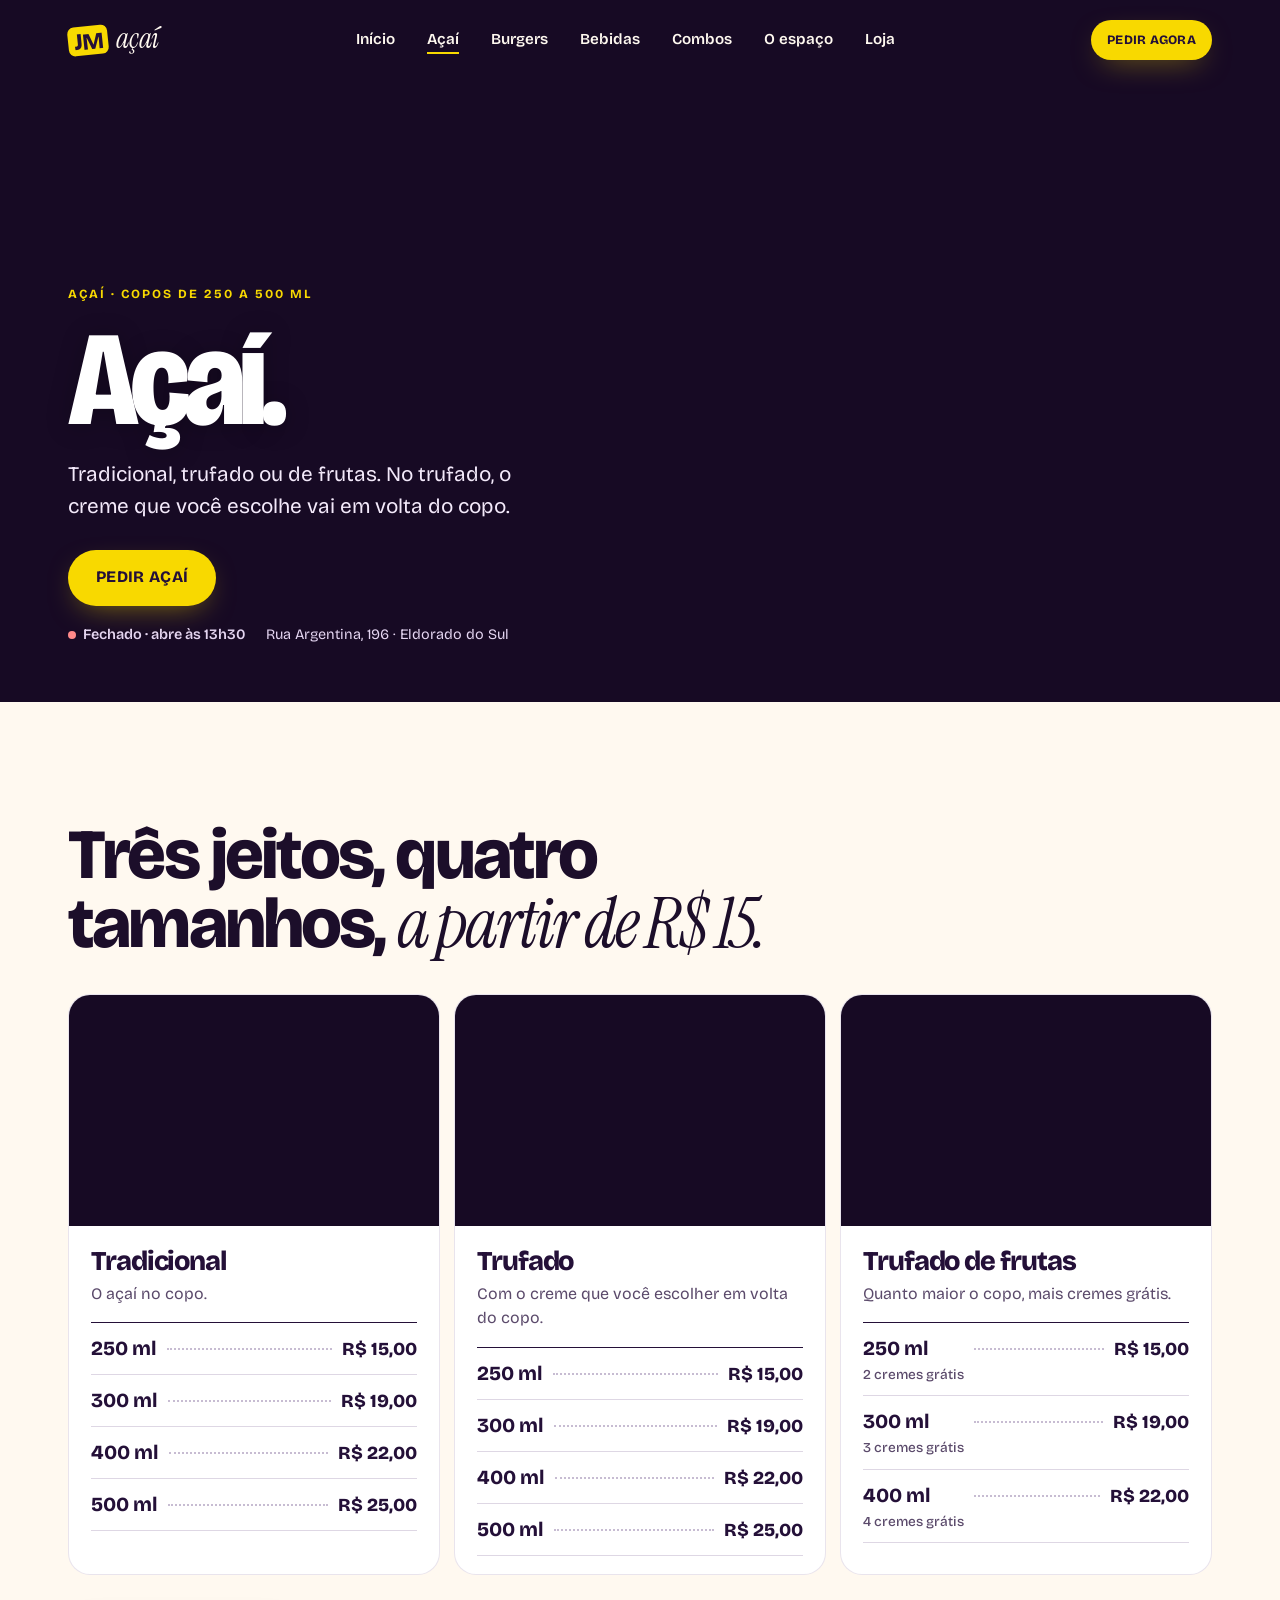
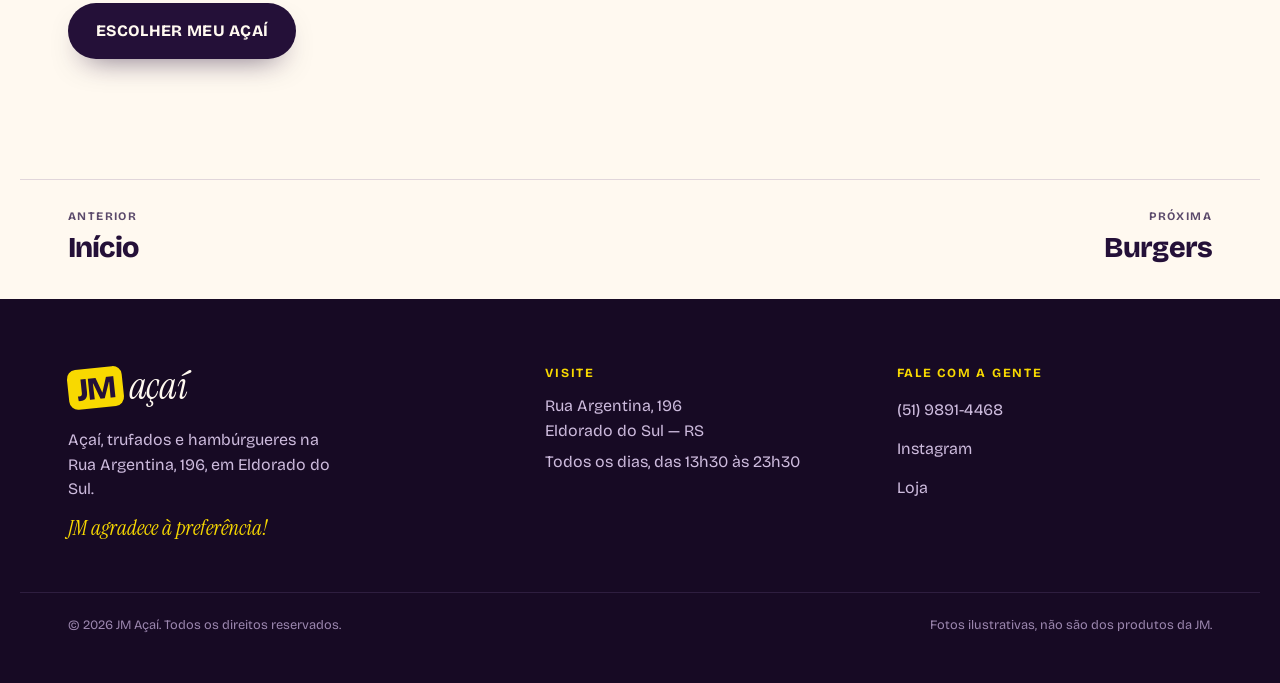
==== acai.html @ 5577f589 "Site em páginas separadas (Início, Açaí, Burgers, Bebidas, Combos, O espaço) - ferramentas/gerar_pag" ====
<!doctype html>
<html lang="pt-BR">
<head>
<meta charset="utf-8">
<meta name="viewport" content="width=device-width, initial-scale=1, viewport-fit=cover">
<title>Açaí | JM Açaí, Eldorado do Sul</title>
<meta name="description" content="Açaí tradicional, trufado e de frutas em copos de 250 a 500 ml, a partir de R$ 15. Rua Argentina, 196, Eldorado do Sul.">
<meta name="theme-color" content="#241038">
<link rel="icon" href="assets/favicon.svg" type="image/svg+xml">
<meta property="og:type" content="website">
<meta property="og:locale" content="pt_BR">
<meta property="og:site_name" content="JM Açaí">
<meta property="og:title" content="Açaí | JM Açaí, Eldorado do Sul">
<meta property="og:description" content="Açaí tradicional, trufado e de frutas em copos de 250 a 500 ml, a partir de R$ 15. Rua Argentina, 196, Eldorado do Sul.">
<meta property="og:image" content="assets/img/og.jpg">
<link rel="preconnect" href="https://fonts.googleapis.com">
<link rel="preconnect" href="https://fonts.gstatic.com" crossorigin>
<link rel="stylesheet" href="https://fonts.googleapis.com/css2?family=Bricolage+Grotesque:opsz,wght@12..96,400..800&family=Instrument+Serif:ital@0;1&display=swap">
<link rel="stylesheet" href="css/styles.css">
<link rel="stylesheet" href="css/paginas.css">
<script>document.documentElement.classList.add('js');setTimeout(function(){if(!window.JM_OK)document.documentElement.classList.remove('js')},2500)</script>
<script src="js/config.js" defer></script>
<script src="js/catalogo.js" defer></script>
<script src="js/main.js" defer></script>
</head>
<body class="pg">
<!-- Gerado por ferramentas/gerar_paginas.py. Edite o script, não este arquivo. -->
<svg width="0" height="0" style="position:absolute" aria-hidden="true"><symbol id="i-insta" viewBox="0 0 24 24"><rect x="3" y="3" width="18" height="18" rx="5" fill="none" stroke="currentColor" stroke-width="2"/><circle cx="12" cy="12" r="4" fill="none" stroke="currentColor" stroke-width="2"/><circle cx="17.4" cy="6.6" r="1.2" fill="currentColor"/></symbol></svg>
<a class="skip" href="#conteudo">Pular para o conteúdo</a>

<header class="header" data-header>
  <div class="header__inner">
    <a class="brand" href="index.html" aria-label="JM Açaí, página inicial"><span class="brand__jm">JM</span><span class="brand__acai">açaí</span></a>
    <nav class="nav" aria-label="Principal">
      <ul class="nav__list" id="menu" data-menu>
        <li><a href="index.html" class="nav__link">Início</a></li><li><a href="acai.html" class="nav__link" aria-current="page">Açaí</a></li><li><a href="burgers.html" class="nav__link">Burgers</a></li><li><a href="bebidas.html" class="nav__link">Bebidas</a></li><li><a href="combos.html" class="nav__link">Combos</a></li><li><a href="espaco.html" class="nav__link">O espaço</a></li><li><a href="loja.html" class="nav__link">Loja</a></li>
        <li class="nav__mobile-extra"><a class="btn btn--yellow btn--block" data-link="pedido" href="https://pedido.anota.ai/loja/jm-acai" target="_blank" rel="noopener">Fazer pedido<span class="sr"> (abre o cardápio oficial em nova aba)</span></a><p class="nav__note">Você vai para o cardápio oficial no Anota.ai.</p></li>
      </ul>
    </nav>
    <a class="btn btn--yellow btn--sm header__cta" data-link="pedido" href="https://pedido.anota.ai/loja/jm-acai" target="_blank" rel="noopener">Pedir agora<span class="sr"> (abre o cardápio oficial em nova aba)</span></a>
    <button class="burger-btn" type="button" aria-expanded="false" aria-controls="menu" data-menu-btn>
      <span class="sr" data-menu-label>Abrir menu</span><span class="burger-btn__bars" aria-hidden="true"><i></i><i></i></span>
    </button>
  </div>
</header>

<main id="conteudo">
<section class="pg-hero">
  <div class="ph " aria-hidden="true"></div>
  <div class="wrap pg-hero__inner">
    <p class="eyebrow">Açaí · copos de 250 a 500 ml</p>
    <h1>Açaí.</h1>
    <p class="pg-hero__sub">Tradicional, trufado ou de frutas. No trufado, o creme que você escolhe vai em volta do copo.</p>
    <div class="pg-hero__actions"><a class="btn btn--yellow btn--lg" data-link="pedido" href="https://pedido.anota.ai/loja/jm-acai" target="_blank" rel="noopener">Pedir açaí<span class="sr"> (abre o cardápio oficial em nova aba)</span></a></div>
    <p class="pg-hero__meta"><span class="status" data-status><span class="status__dot"></span><span data-status-text>Todos os dias, 13h30–23h30</span></span><span>Rua Argentina, 196 · Eldorado do Sul</span></p>
  </div>
</section>
<section class="blk">
  <div class="wrap">
    <h2>Três jeitos, quatro tamanhos, <em>a partir de R$ 15.</em></h2>
    <div class="tiers"><article class="tier"><div class="ph " aria-hidden="true"></div><div class="tier__body"><h3>Tradicional</h3><p>O açaí no copo.</p><ul class="plist "><li><span class="plist__name">250 ml</span><i></i><b data-price-opt="acai-copo|250 ml">R$ 15,00</b></li><li><span class="plist__name">300 ml</span><i></i><b data-price-opt="acai-copo|300 ml">R$ 19,00</b></li><li><span class="plist__name">400 ml</span><i></i><b data-price-opt="acai-copo|400 ml">R$ 22,00</b></li><li><span class="plist__name">500 ml</span><i></i><b data-price-opt="acai-copo|500 ml">R$ 25,00</b></li></ul></div></article><article class="tier"><div class="ph " aria-hidden="true"></div><div class="tier__body"><h3>Trufado</h3><p>Com o creme que você escolher em volta do copo.</p><ul class="plist "><li><span class="plist__name">250 ml</span><i></i><b data-price-opt="acai-trufado|250 ml">R$ 15,00</b></li><li><span class="plist__name">300 ml</span><i></i><b data-price-opt="acai-trufado|300 ml">R$ 19,00</b></li><li><span class="plist__name">400 ml</span><i></i><b data-price-opt="acai-trufado|400 ml">R$ 22,00</b></li><li><span class="plist__name">500 ml</span><i></i><b data-price-opt="acai-trufado|500 ml">R$ 25,00</b></li></ul></div></article><article class="tier"><div class="ph " aria-hidden="true"></div><div class="tier__body"><h3>Trufado de frutas</h3><p>Quanto maior o copo, mais cremes grátis.</p><ul class="plist "><li><span class="plist__name">250 ml <small>2 cremes grátis</small></span><i></i><b data-price-opt="trufado-frutas|250 ml · 2 cremes grátis">R$ 15,00</b></li><li><span class="plist__name">300 ml <small>3 cremes grátis</small></span><i></i><b data-price-opt="trufado-frutas|300 ml · 3 cremes grátis">R$ 19,00</b></li><li><span class="plist__name">400 ml <small>4 cremes grátis</small></span><i></i><b data-price-opt="trufado-frutas|400 ml · 4 cremes grátis">R$ 22,00</b></li></ul></div></article></div>
    <p style="margin-top:28px"><a class="btn btn--purple btn--lg" data-link="pedido" href="https://pedido.anota.ai/loja/jm-acai" target="_blank" rel="noopener">Escolher meu açaí<span class="sr"> (abre o cardápio oficial em nova aba)</span></a></p>
  </div>
</section>
<div class="wrap next"><a href="index.html"><small>Anterior</small>Início</a><a href="burgers.html" style="text-align:right"><small>Próxima</small>Burgers</a></div>
</main>

<footer class="footer">
  <div class="wrap footer__grid">
    <div class="footer__brand">
      <a class="brand brand--lg" href="index.html" aria-label="JM Açaí, página inicial"><span class="brand__jm">JM</span><span class="brand__acai">açaí</span></a>
      <p>Açaí, trufados e hambúrgueres na Rua Argentina, 196, em Eldorado do Sul.</p>
      <p class="footer__sign">JM agradece à preferência!</p>
    </div>
    <div class="footer__col">
      <h3>Visite</h3>
      <p><span data-jm="rua">Rua Argentina, 196</span><br><span data-jm="cidade">Eldorado do Sul — RS</span></p>
      <p data-jm="horario">Todos os dias, das 13h30 às 23h30</p>
    </div>
    <div class="footer__col">
      <h3>Fale com a gente</h3>
      <p><a data-link="tel" href="tel:+555198914468"><span data-jm="telefone">(51) 9891-4468</span></a></p>
      <p><a data-link="instagram" href="https://www.instagram.com/jmacaieldoradodosul/" target="_blank" rel="noopener">Instagram</a></p>
      <p><a href="loja.html">Loja</a></p>
    </div>
  </div>
  <div class="wrap footer__bottom">
    <p>© <span data-year>2026</span> JM Açaí. Todos os direitos reservados.</p>
    <p class="footer__credits">Fotos ilustrativas, não são dos produtos da JM.</p>
  </div>
</footer>

<div class="orderbar" data-orderbar>
  <span class="orderbar__info"><span class="status status--bar" data-status="curto"><span class="status__dot"></span><span data-status-text>13h30–23h30</span></span></span>
  <a class="btn btn--yellow orderbar__btn" data-link="pedido" href="https://pedido.anota.ai/loja/jm-acai" target="_blank" rel="noopener" tabindex="-1">Pedir agora<span class="sr"> (abre o cardápio oficial em nova aba)</span></a>
</div>
</body>
</html>
---- css/styles.css ----
/* ==========================================================
   JM Açaí — estilos
   Mobile first. Tokens no :root.
   ========================================================== */

:root {
  --roxo-900: #170A24;
  --roxo-800: #241038;
  --roxo-700: #48216B;
  --roxo-500: #7B3FB0;
  --lilas: #D7A8FF;
  --lilas-100: #F1E4FF;
  --amarelo: #F8D900;
  --amarelo-600: #E2C400;
  --branco: #FFFFFF;
  --creme: #FFF9F0;
  --tinta: #1C0E2A;
  --tinta-2: #5B4A6B;

  --f-display: "Bricolage Grotesque", system-ui, sans-serif;
  --f-serif: "Instrument Serif", Georgia, serif;

  --wrap: 1240px;
  --gutter: clamp(20px, 5vw, 48px);
  --header-h: 68px;
  --ease: cubic-bezier(.2, .7, .1, 1);
  --ease-spring: cubic-bezier(.34, 1.56, .64, 1);
}

*, *::before, *::after { box-sizing: border-box; }
html { -webkit-text-size-adjust: 100%; scroll-behavior: smooth; scroll-padding-top: var(--header-h); }
body {
  margin: 0;
  font-family: var(--f-display);
  font-size: 1rem;
  line-height: 1.55;
  color: var(--tinta);
  background: var(--creme);
  font-optical-sizing: auto;
  -webkit-font-smoothing: antialiased;
  overflow-x: clip;
}
img, svg { display: block; max-width: 100%; }
img { height: auto; }
a { color: inherit; }
h1, h2, h3, p, ul, ol, dl, dd, figure { margin: 0; }
ul, ol { padding: 0; list-style: none; }
button { font: inherit; color: inherit; }
em { font-style: normal; }

.sr {
  position: absolute !important; width: 1px; height: 1px; padding: 0; margin: -1px;
  overflow: hidden; clip: rect(0 0 0 0); white-space: nowrap; border: 0;
}
.skip {
  position: fixed; left: 12px; top: -60px; z-index: 100;
  background: var(--amarelo); color: var(--roxo-800); padding: 10px 16px;
  border-radius: 8px; font-weight: 700; text-decoration: none; transition: top .2s;
}
.skip:focus { top: 12px; }

:focus-visible { outline: 3px solid var(--amarelo); outline-offset: 3px; border-radius: 6px; }
.acai :focus-visible, .combos :focus-visible, .about :focus-visible { outline-color: var(--roxo-700); }

.wrap { width: 100%; max-width: var(--wrap); margin-inline: auto; padding-inline: var(--gutter); }
.ico { width: 1.1em; height: 1.1em; flex: none; }

/* ---------- Tipografia ---------- */
.eyebrow {
  display: inline-flex; align-items: center; gap: .6em;
  font-size: .78rem; font-weight: 700; letter-spacing: .16em; text-transform: uppercase;
}
.eyebrow--purple { color: var(--roxo-700); }
.eyebrow--yellow { color: var(--amarelo); }

.display {
  font-size: clamp(2.3rem, 7.4vw, 4.6rem);
  line-height: .98;
  letter-spacing: -.035em;
  font-weight: 800;
  font-variation-settings: "wdth" 90;
  color: var(--roxo-800);
  margin-top: 18px;
  text-wrap: balance;
}
.display em, .hero__title em, .final__title em {
  font-family: var(--f-serif);
  font-style: italic;
  font-weight: 400;
  letter-spacing: -.01em;
}
.display em { color: var(--roxo-700); }
.display--light { color: var(--creme); }
.display--light em { color: var(--amarelo); }

.lead { font-size: clamp(1.05rem, 2.2vw, 1.2rem); color: var(--tinta-2); margin-top: 20px; max-width: 34ch; }
.lead--light { color: #CDBBDD; }

/* ---------- Botões ---------- */
.btn {
  --bg: var(--amarelo); --fg: var(--roxo-800);
  position: relative; isolation: isolate; overflow: hidden;
  display: inline-flex; align-items: center; justify-content: center; gap: .55em;
  min-height: 48px; padding: 0 22px;
  background: var(--bg); color: var(--fg);
  border: 0; border-radius: 999px;
  font-weight: 750; font-size: .95rem; letter-spacing: .02em; text-transform: uppercase;
  text-decoration: none; cursor: pointer; white-space: nowrap;
  transition: transform .35s var(--ease-spring), box-shadow .35s var(--ease), background-color .25s;
  -webkit-tap-highlight-color: transparent;
}
.btn::before {
  content: ""; position: absolute; inset: 0; z-index: -1;
  background: var(--fill, #fff); transform: translateY(101%); border-radius: inherit;
  transition: transform .45s var(--ease);
}
.btn .ico { transition: transform .35s var(--ease); }
.btn:hover::before { transform: translateY(0); }
.btn:hover .ico { transform: translate(2px, -2px); }
.btn:active { transform: scale(.97); }
.btn--yellow { --bg: var(--amarelo); --fg: var(--roxo-800); --fill: #FFF06A; box-shadow: 0 10px 30px -12px rgba(248, 217, 0, .55); }
.btn--purple { --bg: var(--roxo-800); --fg: var(--creme); --fill: var(--roxo-700); box-shadow: 0 14px 30px -16px rgba(36, 16, 56, .7); }
.btn--sm { min-height: 40px; padding: 0 16px; font-size: .8rem; }
.btn--lg { min-height: 56px; padding: 0 28px; font-size: 1rem; }
.btn--xl { min-height: 64px; padding: 0 34px; font-size: 1.08rem; }
.btn--block { width: 100%; }

.link-arrow {
  display: inline-flex; align-items: center; gap: .45em; min-height: 44px;
  font-weight: 650; text-decoration: none; position: relative;
}
.link-arrow::after {
  content: ""; position: absolute; left: 0; right: 1.5em; bottom: 8px; height: 2px;
  background: currentColor; transform: scaleX(.3); transform-origin: left; opacity: .5;
  transition: transform .4s var(--ease), opacity .3s;
}
.link-arrow:hover::after { transform: scaleX(1); opacity: 1; }
.link-arrow--sm { font-size: .92rem; color: var(--roxo-700); margin-top: 4px; display: flex; width: max-content; }

/* ---------- Status aberto/fechado ---------- */
.status { display: inline-flex; align-items: center; gap: .5em; font-weight: 600; }
.status__dot { width: 8px; height: 8px; border-radius: 50%; background: var(--lilas); flex: none; }
.status.is-open .status__dot { background: #5BE38B; box-shadow: 0 0 0 0 rgba(91, 227, 139, .6); animation: ping 2s infinite; }
.status.is-closed .status__dot { background: #FF8A8A; }
.status--dark { display: flex; margin-top: 8px; font-size: .9rem; color: var(--roxo-700); }
@keyframes ping { 70% { box-shadow: 0 0 0 8px rgba(91, 227, 139, 0); } 100% { box-shadow: 0 0 0 0 rgba(91, 227, 139, 0); } }

/* ==========================================================
   HEADER
   ========================================================== */
.header {
  position: fixed; inset: 0 0 auto; z-index: 50; height: var(--header-h);
  color: var(--creme);
  transition: background-color .4s var(--ease), box-shadow .4s, transform .4s var(--ease);
}
/* o desfoque fica num pseudo-elemento: backdrop-filter no próprio header
   prenderia o menu mobile (position: fixed) dentro da altura do header */
.header::before {
  content: ""; position: absolute; inset: 0; z-index: -1; opacity: 0;
  background: rgba(36, 16, 56, .86);
  -webkit-backdrop-filter: saturate(140%) blur(14px); backdrop-filter: saturate(140%) blur(14px);
  box-shadow: 0 1px 0 rgba(215, 168, 255, .12);
  transition: opacity .4s var(--ease);
}
.header.is-solid::before { opacity: 1; }
body.menu-open .header::before { opacity: 0; }
.header__inner {
  height: 100%; max-width: var(--wrap); margin-inline: auto; padding-inline: var(--gutter);
  display: flex; align-items: center; gap: 16px;
}
.brand {
  display: inline-flex; align-items: baseline; gap: 2px; text-decoration: none; line-height: 1;
  margin-right: auto; position: relative; z-index: 2; padding-block: 8px;
}
.brand__jm {
  font-weight: 800; font-size: 1.45rem; letter-spacing: -.06em;
  background: var(--amarelo); color: var(--roxo-800);
  padding: .16em .26em .1em; border-radius: .28em; transform: rotate(-6deg); display: inline-block;
  transition: transform .5s var(--ease-spring);
}
.brand__acai { font-family: var(--f-serif); font-style: italic; font-size: 1.75rem; margin-left: 6px; letter-spacing: -.01em; }
.brand:hover .brand__jm { transform: rotate(4deg) scale(1.06); }
.brand--lg .brand__jm { font-size: 2rem; }
.brand--lg .brand__acai { font-size: 2.4rem; }

.nav__list {
  position: fixed; inset: 0; z-index: 1;
  display: flex; flex-direction: column; justify-content: center; gap: 4px;
  padding: calc(var(--header-h) + 20px) var(--gutter) 40px;
  background: var(--roxo-800);
  clip-path: circle(0 at calc(100% - 44px) 34px);
  transition: clip-path .7s var(--ease), visibility 0s .7s;
  visibility: hidden;
}
.nav__list.is-open { clip-path: circle(150% at calc(100% - 44px) 34px); visibility: visible; transition: clip-path .8s var(--ease); }
.nav__link {
  display: block; padding: 8px 0; text-decoration: none;
  font-size: clamp(2.2rem, 10vw, 3rem); font-weight: 800; letter-spacing: -.04em; line-height: 1.05;
  opacity: 0; transform: translateY(20px);
  transition: opacity .4s, transform .5s var(--ease), color .2s;
}
.nav__list.is-open .nav__link { opacity: 1; transform: none; }
.nav__list.is-open li:nth-child(2) .nav__link { transition-delay: .05s; }
.nav__list.is-open li:nth-child(3) .nav__link { transition-delay: .1s; }
.nav__list.is-open li:nth-child(4) .nav__link { transition-delay: .15s; }
.nav__list.is-open li:nth-child(5) .nav__link { transition-delay: .2s; }
.nav__link:hover, .nav__link.is-active { color: var(--amarelo); }
.nav__mobile-extra { margin-top: 28px; }
.nav__note { margin-top: 10px; font-size: .85rem; color: #BFA9D3; text-align: center; }

.header__cta { display: none; }

.burger-btn {
  position: relative; z-index: 2; width: 48px; height: 48px; border: 0; border-radius: 50%;
  background: rgba(255, 255, 255, .08); cursor: pointer; display: grid; place-items: center;
}
.burger-btn__bars { width: 20px; height: 12px; position: relative; }
.burger-btn__bars i {
  position: absolute; left: 0; width: 100%; height: 2px; background: currentColor; border-radius: 2px;
  transition: transform .45s var(--ease), top .45s var(--ease);
}
.burger-btn__bars i:first-child { top: 0; }
.burger-btn__bars i:last-child { top: 10px; }
.burger-btn[aria-expanded="true"] i:first-child { top: 5px; transform: rotate(45deg); }
.burger-btn[aria-expanded="true"] i:last-child { top: 5px; transform: rotate(-45deg); }

body.menu-open { overflow: hidden; }

/* ==========================================================
   HERO
   ========================================================== */
.hero {
  position: relative; background: var(--roxo-800); color: var(--creme);
  padding-top: calc(var(--header-h) + 4px);
  isolation: isolate; overflow-x: clip; z-index: 3;
}
.hero__glow {
  position: absolute; inset: 0; z-index: -1; overflow: hidden; pointer-events: none;
  background:
    radial-gradient(60% 50% at 80% 35%, rgba(123, 63, 176, .55), transparent 70%),
    radial-gradient(40% 40% at 10% 90%, rgba(72, 33, 107, .8), transparent 70%);
}
.hero__glow::after { /* grão sutil */
  content: ""; position: absolute; inset: 0; opacity: .08; mix-blend-mode: overlay;
  background-image: url("data:image/svg+xml,%3Csvg xmlns='http://www.w3.org/2000/svg' width='160' height='160'%3E%3Cfilter id='n'%3E%3CfeTurbulence type='fractalNoise' baseFrequency='.9' numOctaves='2' stitchTiles='stitch'/%3E%3C/filter%3E%3Crect width='100%25' height='100%25' filter='url(%23n)'/%3E%3C/svg%3E");
}
.hero__inner { display: grid; gap: 0; padding-bottom: 36px; }

.hero__eyebrow { color: var(--lilas); }
.dot { width: 8px; height: 8px; border-radius: 50%; background: var(--amarelo); }

.hero__title {
  margin-top: 14px;
  font-size: clamp(2.9rem, 13.6vw, 7.6rem);
  line-height: .9; letter-spacing: -.035em; font-weight: 800;
  font-variation-settings: "wdth" 85;
}
.hero__title .line { display: block; overflow: hidden; padding-bottom: .06em; margin-bottom: -.06em; }
.hero__title .line > span { display: inline-block; transform: translateY(105%); animation: lineUp 1s var(--ease) forwards; }
.hero__title .line:nth-child(2) > span { animation-delay: .1s; }
.hero__title .line:nth-child(3) > span { animation-delay: .2s; }
.hero__title em { color: var(--amarelo); font-size: 1.08em; padding-right: .05em; }
@keyframes lineUp { to { transform: none; } }

.hero__sub { margin-top: 18px; font-size: clamp(1.05rem, 2.6vw, 1.25rem); color: #D9C8E8; max-width: 30ch; }
.hero__actions { margin-top: 24px; display: flex; flex-wrap: wrap; align-items: center; gap: 12px 24px; }
.hero__actions .btn { width: 100%; }
.hero__actions .link-arrow { color: var(--lilas); }
.hero__meta { margin-top: 18px; display: flex; flex-wrap: wrap; gap: 10px 22px; font-size: .9rem; color: #CDBBDD; }
.hero__meta li { display: inline-flex; align-items: center; gap: .5em; }

[data-anim="rise"] { opacity: 0; transform: translateY(18px); animation: rise .9s var(--ease) forwards; animation-delay: var(--d, .3s); }
@keyframes rise { to { opacity: 1; transform: none; } }

/* visual */
.hero__visual {
  position: relative; width: min(74vw, 360px); aspect-ratio: 1; margin: 0 auto 26px; justify-self: center;
  order: -1;
}
.hero__bowl, .hero__burger, .berry, .leaf { will-change: transform; }
.hero__bowl {
  position: absolute; inset: 15%;
  animation: popIn 1.2s var(--ease-spring) .25s both;
}
.hero__bowl img { width: 100%; animation: spin 80s linear infinite; }
.hero__burger {
  position: absolute; width: 50%; right: -4%; bottom: 0;
  filter: drop-shadow(0 24px 30px rgba(10, 2, 18, .55));
  animation: popIn 1.1s var(--ease-spring) .55s both;
}
.hero__burger img { animation: bob 6s ease-in-out infinite; }
.hero__ring { position: absolute; inset: 0; animation: spin 40s linear infinite reverse; }
.hero__ring svg { width: 100%; height: 100%; overflow: visible; }
.hero__ring text { font-family: var(--f-display); font-size: 9.6px; font-weight: 700; letter-spacing: .2em; fill: var(--lilas); }
.hero__tag {
  position: absolute; left: 0; bottom: -5%; font-size: .64rem; letter-spacing: .08em; text-transform: uppercase;
  color: rgba(215, 168, 255, .6);
}

.berry {
  position: absolute; border-radius: 50%;
  background: radial-gradient(circle at 34% 30%, #9C7AD6 0 8%, #4A2A85 30%, #1B0C36 75%);
  box-shadow: inset -3px -4px 8px rgba(0, 0, 0, .35);
}
.berry::after { content: ""; position: absolute; width: 22%; height: 22%; left: 24%; top: 20%; border-radius: 50%; background: rgba(255, 255, 255, .5); }
.b1 { width: 7%; aspect-ratio: 1; top: 6%; left: 8%; animation: float 7s ease-in-out infinite; }
.b2 { width: 5%; aspect-ratio: 1; top: 18%; right: 2%; animation: float 9s ease-in-out -2s infinite; }
.b3 { width: 4%; aspect-ratio: 1; bottom: 22%; left: 2%; animation: float 8s ease-in-out -4s infinite; }
.leaf {
  position: absolute; width: 9%; aspect-ratio: 1 / 2; border-radius: 0 100% 0 100%;
  background: linear-gradient(135deg, #59B455, #2E7A33);
}
.l1 { top: 2%; right: 24%; transform: rotate(30deg); animation: float 10s ease-in-out -3s infinite; }
.l2 { bottom: 30%; left: -2%; width: 6%; transform: rotate(-40deg); animation: float 8s ease-in-out -1s infinite; }

@keyframes spin { to { rotate: 360deg; } }
@keyframes bob { 50% { translate: 0 -10px; rotate: -2deg; } }
@keyframes float { 50% { translate: 0 -14px; } }
@keyframes popIn { from { opacity: 0; scale: .6; } to { opacity: 1; scale: 1; } }

.drip { position: absolute; left: 0; right: 0; top: calc(100% - 1px); width: 100%; height: 60px; z-index: 3; pointer-events: none; }

/* ==========================================================
   FAIXA
   ========================================================== */
.marquee {
  background: var(--amarelo); color: var(--roxo-800); overflow: hidden;
  padding: 54px 0 22px; position: relative; z-index: 2;
}
.marquee__track { display: flex; align-items: center; gap: 28px; width: max-content; animation: marquee 30s linear infinite; }
.marquee span { font-weight: 800; font-size: clamp(1.4rem, 4vw, 2.2rem); letter-spacing: -.03em; text-transform: uppercase; white-space: nowrap; }
.marquee i { width: 14px; height: 14px; border-radius: 50%; background: var(--roxo-800); flex: none; }
.marquee i:nth-of-type(even) { background: transparent; border: 3px solid var(--roxo-800); }
@keyframes marquee { to { transform: translateX(calc(-50% - 14px)); } }

/* ==========================================================
   AÇAÍ
   ========================================================== */
.acai { padding: clamp(72px, 12vw, 140px) 0; position: relative; overflow: hidden; }
.acai::before {
  content: ""; position: absolute; width: 70vmax; aspect-ratio: 1; border-radius: 50%;
  right: -30vmax; top: 10%; background: radial-gradient(circle, var(--lilas-100), transparent 65%); z-index: -1;
}
.acai__grid { display: grid; gap: 44px; }
.acai__figure { position: relative; }
.acai__plate { position: relative; width: min(100%, 520px); margin-inline: auto; }
.acai__plate img { width: 100%; filter: drop-shadow(0 40px 50px rgba(36, 16, 56, .28)); }
.acai__figure figcaption { margin-top: 18px; font-size: .78rem; color: var(--tinta-2); text-align: center; }

.pin {
  position: absolute; display: flex; align-items: center; gap: 8px;
  font-size: .8rem; font-weight: 700; letter-spacing: .04em; text-transform: uppercase; color: var(--roxo-800);
  opacity: 0; transform: translateY(8px); transition: opacity .6s var(--ease), transform .6s var(--ease);
}
.pin b { background: var(--branco); padding: 6px 12px; border-radius: 99px; box-shadow: 0 8px 20px -8px rgba(36, 16, 56, .35); font-weight: 700; }
.pin::before { content: ""; width: 10px; height: 10px; border-radius: 50%; background: var(--amarelo); border: 2px solid var(--roxo-800); flex: none; }
.p1 { left: 4%; top: 22%; }
.p2 { right: 0; top: 30%; flex-direction: row-reverse; }
.p3 { left: 22%; bottom: 6%; }
.p4 { left: 38%; top: 40%; }
.is-in .pin { opacity: 1; transform: none; }
.is-in .p2 { transition-delay: .15s; } .is-in .p3 { transition-delay: .3s; } .is-in .p4 { transition-delay: .45s; }

.steps { display: grid; gap: 0; counter-reset: s; border-top: 1px solid rgba(72, 33, 107, .18); }
.step { position: relative; padding: 22px 0 22px 64px; border-bottom: 1px solid rgba(72, 33, 107, .18); }
.step__n {
  position: absolute; left: 0; top: 20px; width: 44px; height: 44px; border-radius: 50%;
  display: grid; place-items: center; font-weight: 800; font-size: 1.1rem;
  background: var(--roxo-800); color: var(--amarelo);
  transition: transform .5s var(--ease-spring), background-color .3s;
}
.step:hover .step__n { transform: rotate(-12deg) scale(1.08); background: var(--roxo-700); }
.step h3 { font-size: 1.2rem; letter-spacing: -.02em; font-weight: 750; color: var(--roxo-800); }
.step p { margin-top: 4px; color: var(--tinta-2); }
.acai__cta { display: flex; flex-wrap: wrap; align-items: center; gap: 12px 18px; }
.acai__cta .btn { width: 100%; }
.hint { font-size: .85rem; color: var(--tinta-2); }

/* ==========================================================
   BURGERS
   ========================================================== */
.burgers {
  position: relative; overflow: hidden; color: var(--creme);
  background: radial-gradient(70% 60% at 75% 45%, #3A1A52 0%, var(--roxo-900) 70%);
  padding: clamp(80px, 12vw, 150px) 0;
}
.burgers__bigword {
  position: absolute; top: 74%; left: 0; white-space: nowrap; pointer-events: none;
  font-size: clamp(8rem, 30vw, 22rem); font-weight: 800; letter-spacing: -.06em; line-height: 1;
  font-variation-settings: "wdth" 75;
  color: transparent; -webkit-text-stroke: 1.5px rgba(215, 168, 255, .08);
  transform: translate3d(var(--bx, 0px), -50%, 0);
}
.burgers__grid { position: relative; display: grid; gap: 40px; }
.burgers__figure { position: relative; display: grid; place-items: center; order: -1; }
.burgers__figure img {
  position: relative; width: min(92%, 560px);
  filter: drop-shadow(0 40px 40px rgba(0, 0, 0, .5));
  transform: rotate(var(--br, -6deg)) scale(var(--bs, .94));
  transition: transform .1s linear;
}
.burgers__halo {
  position: absolute; width: 78%; aspect-ratio: 1; border-radius: 50%;
  background: radial-gradient(circle, rgba(248, 217, 0, .28), rgba(248, 217, 0, 0) 65%);
  animation: breathe 6s ease-in-out infinite;
}
@keyframes breathe { 50% { scale: 1.08; opacity: .8; } }
.burgers__figure figcaption { position: absolute; right: 0; bottom: -6px; font-size: .68rem; letter-spacing: .08em; text-transform: uppercase; color: rgba(215, 168, 255, .55); }

.anatomy { margin-top: 32px; border-top: 1px solid rgba(215, 168, 255, .16); }
.anatomy li {
  display: grid; grid-template-columns: 36px 1fr; align-items: baseline; column-gap: 12px;
  padding: 16px 0; border-bottom: 1px solid rgba(215, 168, 255, .16);
  transition: padding-left .4s var(--ease);
}
.anatomy li:hover { padding-left: 8px; }
.anatomy span { font-size: .8rem; font-weight: 700; color: var(--amarelo); }
.anatomy strong { font-size: 1.5rem; font-weight: 750; letter-spacing: -.03em; }
.anatomy em { grid-column: 2; font-family: var(--f-serif); font-style: italic; font-size: 1.15rem; color: #BFA9D3; }
.burgers__cta { margin-top: 32px; }
.burgers__cta .btn { width: 100%; }

/* ==========================================================
   COMBINAÇÕES
   ========================================================== */
.combos { background: var(--lilas-100); padding: clamp(80px, 12vw, 140px) 0; position: relative; }
.combos__head { max-width: 680px; }
.picker { margin-top: 40px; }
.picker__tabs {
  display: flex; flex-wrap: wrap; gap: 8px; padding: 4px 0;
}
.picker__tabs::-webkit-scrollbar { display: none; }
.tab {
  flex: none;
  min-height: 48px; padding: 0 18px; border-radius: 999px; cursor: pointer;
  border: 2px solid var(--roxo-800); background: transparent; color: var(--roxo-800);
  font-weight: 700; font-size: .95rem;
  transition: background-color .3s, color .3s, transform .3s var(--ease-spring);
}
.tab:hover { transform: translateY(-2px); }
.tab[aria-selected="true"] { background: var(--roxo-800); color: var(--amarelo); }

.picker__stage { position: relative; margin-top: 22px; }
.panel {
  display: grid; gap: 0; border-radius: 28px; overflow: hidden;
  background: var(--roxo-800); color: var(--creme);
}
.panel[hidden] { display: none; }
.panel__media {
  position: relative; display: grid; place-items: center; aspect-ratio: 4 / 3;
  background: radial-gradient(circle at 50% 55%, var(--roxo-500), var(--roxo-700) 45%, var(--roxo-800) 80%);
  overflow: hidden;
}
.panel__media img { width: 72%; max-height: 86%; object-fit: contain; filter: drop-shadow(0 26px 30px rgba(0, 0, 0, .45)); }
.panel__media--dupla img:first-child { position: absolute; width: 56%; left: 6%; top: 10%; }
.panel__media--dupla img:last-child { position: absolute; width: 56%; right: 4%; bottom: 8%; }
.panel__body { padding: 28px 24px 30px; display: flex; flex-direction: column; gap: 14px; }
.panel__body h3 { font-size: clamp(1.8rem, 5vw, 2.8rem); line-height: 1; letter-spacing: -.04em; font-weight: 800; }
.panel__body p { color: #D9C8E8; font-size: 1.05rem; max-width: 36ch; }
.panel__price { font-size: 1.6rem; font-weight: 800; color: var(--amarelo); }
.panel__body .btn { margin-top: 10px; align-self: stretch; }
.panel__body small { font-size: .8rem; color: #A893BC; }

.panel.is-entering .panel__media img { animation: panelImg .8s var(--ease-spring) both; }
.panel.is-entering .panel__media img:last-child { animation-delay: .08s; }
.panel.is-entering .panel__body > * { animation: rise .6s var(--ease) both; }
.panel.is-entering .panel__body > *:nth-child(2) { animation-delay: .06s; }
.panel.is-entering .panel__body > *:nth-child(3) { animation-delay: .12s; }
.panel.is-entering .panel__body > *:nth-child(4) { animation-delay: .18s; }
@keyframes panelImg { from { opacity: 0; transform: translateY(30px) rotate(-8deg) scale(.85); } }

/* ==========================================================
   A JM
   ========================================================== */
.about { padding: clamp(80px, 12vw, 150px) 0 clamp(60px, 10vw, 120px); background: var(--creme); }
.statement {
  margin-top: 20px; max-width: 19ch;
  font-size: clamp(2rem, 6.4vw, 4.2rem); line-height: 1.02; letter-spacing: -.04em; font-weight: 800;
  color: var(--roxo-800); text-wrap: balance;
}
.hl { position: relative; white-space: nowrap; }
.hl::after {
  content: ""; position: absolute; left: -2%; right: -2%; bottom: .06em; height: .32em; z-index: -1;
  background: var(--amarelo); transform: scaleX(0); transform-origin: left; transition: transform 1s var(--ease) .3s;
}
.statement.is-in .hl::after { transform: scaleX(1); }
.statement { position: relative; z-index: 0; }

.about__grid { margin-top: 48px; display: grid; gap: 36px; }
.info__row { display: grid; gap: 6px; padding: 20px 0; border-top: 1px solid rgba(72, 33, 107, .16); }
.info__row:last-child { border-bottom: 1px solid rgba(72, 33, 107, .16); }
.info dt { display: flex; align-items: center; gap: 8px; font-size: .78rem; font-weight: 700; letter-spacing: .14em; text-transform: uppercase; color: var(--roxo-700); }
.info dd { font-size: 1.15rem; font-weight: 550; color: var(--tinta); }
.tel { font-size: 1.5rem; font-weight: 750; letter-spacing: -.02em; text-decoration: none; color: var(--roxo-800); display: inline-flex; min-height: 44px; align-items: center; }
.tel:hover { color: var(--roxo-500); }

.about__side { display: grid; gap: 16px; }
.map {
  position: relative; border-radius: 24px; overflow: hidden; aspect-ratio: 4 / 3;
  background:
    radial-gradient(circle at 50% 50%, var(--amarelo) 0 7px, var(--roxo-800) 8px 11px, transparent 12px),
    linear-gradient(115deg, transparent 47%, #fff 47% 50%, transparent 50%),
    linear-gradient(25deg, transparent 58%, #fff 58% 60%, transparent 60%),
    repeating-linear-gradient(0deg, transparent 0 46px, rgba(255,255,255,.7) 46px 48px),
    repeating-linear-gradient(90deg, transparent 0 62px, rgba(255,255,255,.7) 62px 64px),
    linear-gradient(135deg, var(--lilas-100), #E3CCF8);
}
.map iframe { position: absolute; inset: 0; width: 100%; height: 100%; border: 0; filter: saturate(.6) hue-rotate(-10deg) contrast(1.02); }
.map__cover {
  position: absolute; left: 14px; bottom: 14px; display: inline-flex; align-items: center; gap: 10px;
  min-height: 48px; padding: 0 20px; border-radius: 999px;
  background: var(--roxo-800); color: var(--creme); font-weight: 700; text-decoration: none;
  box-shadow: 0 14px 30px -12px rgba(36, 16, 56, .7);
  transition: transform .35s var(--ease-spring);
}
.map__cover > span:last-child { display: inline-flex; align-items: center; gap: 6px; }
.map__cover:hover { transform: translateY(-3px); }
.map__pin { width: 36px; height: 36px; border-radius: 50%; display: grid; place-items: center; background: var(--amarelo); color: var(--roxo-800); }

.insta {
  display: flex; align-items: center; gap: 16px; padding: 20px 22px; border-radius: 24px;
  background: var(--roxo-800); color: var(--creme); text-decoration: none; position: relative; overflow: hidden;
  transition: transform .4s var(--ease-spring);
}
.insta::before {
  content: ""; position: absolute; inset: 0; z-index: 0;
  background: linear-gradient(110deg, var(--roxo-700), var(--roxo-500) 60%, #B05BC9);
  opacity: 0; transition: opacity .4s;
}
.insta > * { position: relative; }
.insta:hover { transform: translateY(-3px); }
.insta:hover::before { opacity: 1; }
.insta__ico { width: 40px; height: 40px; color: var(--amarelo); flex: none; }
.insta__txt { display: grid; min-width: 0; }
.insta__txt small { font-size: .78rem; color: #CDBBDD; }
.insta__txt strong { font-size: clamp(1rem, 4.2vw, 1.2rem); overflow-wrap: anywhere; }



/* ==========================================================
   CTA FINAL
   ========================================================== */
.final {
  position: relative; overflow: hidden; text-align: center; color: var(--creme);
  background: var(--roxo-700);
  padding: clamp(90px, 14vw, 170px) 0;
  isolation: isolate;
}
.final::before, .final::after {
  content: ""; position: absolute; border-radius: 50%; z-index: -1;
  background: radial-gradient(circle at 35% 30%, #9C7AD6, var(--roxo-800) 70%);
}
.final::before { width: 46vmin; aspect-ratio: 1; left: -12vmin; top: -10vmin; animation: float 12s ease-in-out infinite; }
.final::after { width: 30vmin; aspect-ratio: 1; right: -6vmin; bottom: -8vmin; animation: float 10s ease-in-out -3s infinite; }
.final__inner { display: grid; justify-items: center; gap: 18px; }
.final__title { font-size: clamp(3rem, 13vw, 8rem); line-height: .9; letter-spacing: -.05em; font-weight: 800; font-variation-settings: "wdth" 85; }
.final__title em { color: var(--amarelo); }
.final__text { font-size: clamp(1.05rem, 2.4vw, 1.25rem); color: #E4D5F1; max-width: 32ch; }
.final__note { margin-top: 14px; font-size: .82rem; color: #CDBBDD; }

/* ==========================================================
   FOOTER
   ========================================================== */
.footer { background: var(--roxo-900); color: #CDBBDD; padding: 64px 0 calc(110px + env(safe-area-inset-bottom)); }
.footer__grid { display: grid; gap: 36px; }
.footer__brand .brand { color: var(--creme); }
.footer__brand p { margin-top: 16px; max-width: 28ch; }
.footer__col h3 { font-size: .78rem; font-weight: 700; letter-spacing: .14em; text-transform: uppercase; color: var(--amarelo); margin-bottom: 12px; }
.footer__col p + p { margin-top: 6px; }
.footer a { text-decoration: none; display: inline-block; padding: 4px 0; transition: color .2s; }
.footer a:hover { color: var(--amarelo); }
.footer__bottom { margin-top: 48px; padding-top: 22px; border-top: 1px solid rgba(215, 168, 255, .12); display: grid; gap: 6px; font-size: .8rem; color: #9B86AE; }

/* ==========================================================
   BARRA DE PEDIDO (MOBILE)
   ========================================================== */
.orderbar {
  position: fixed; z-index: 40; left: 12px; right: 12px; bottom: calc(12px + env(safe-area-inset-bottom));
  display: flex; align-items: center; justify-content: space-between; gap: 12px;
  padding: 8px 8px 8px 18px; border-radius: 999px;
  background: rgba(23, 10, 36, .92); color: var(--creme);
  -webkit-backdrop-filter: blur(12px); backdrop-filter: blur(12px);
  box-shadow: 0 18px 40px -14px rgba(10, 2, 18, .7);
  transform: translateY(140%); transition: transform .5s var(--ease);
}
.orderbar.is-visible { transform: none; }
.orderbar__info { font-size: .82rem; min-width: 0; overflow: hidden; }
.status--bar { white-space: nowrap; max-width: 100%; }
.status--bar [data-status-text] { overflow: hidden; text-overflow: ellipsis; }
.orderbar__btn { min-height: 48px; padding: 0 20px; font-size: .88rem; white-space: nowrap; flex: none; }

/* ==========================================================
   REVEAL
   ========================================================== */
.js [data-reveal] { opacity: 0; transform: translateY(28px); transition: opacity .9s var(--ease), transform .9s var(--ease); transition-delay: var(--d, 0s); }
.js [data-reveal].is-in { opacity: 1; transform: none; }

/* ==========================================================
   BREAKPOINTS
   ========================================================== */
@media (min-width: 560px) {
  .hero__actions .btn, .acai__cta .btn, .burgers__cta .btn { width: auto; }
  .panel__body .btn { align-self: flex-start; }
  .footer__grid { grid-template-columns: 1fr 1fr; }
  .footer__brand { grid-column: 1 / -1; }
}

@media (min-width: 768px) {
  .panel { grid-template-columns: 1.1fr 1fr; min-height: 440px; }
  .panel__media { aspect-ratio: auto; }
  .panel__body { padding: 48px 44px; justify-content: center; }
  .orderbar { left: auto; right: 24px; width: 360px; }
}

@media (min-width: 1000px) {
  :root { --header-h: 80px; }
  .burger-btn, .nav__mobile-extra { display: none; }
  .brand { margin-right: 0; }
  .nav { margin-inline: auto; }
  .nav__list {
    position: static; flex-direction: row; gap: 4px; padding: 0; background: none;
    clip-path: none; visibility: visible; transition: none;
  }
  .nav__link {
    opacity: 1; transform: none; font-size: .95rem; font-weight: 600; letter-spacing: 0;
    padding: 10px 14px; border-radius: 999px; position: relative;
  }
  .nav__link::after {
    content: ""; position: absolute; left: 14px; right: 14px; bottom: 4px; height: 2px; background: var(--amarelo);
    transform: scaleX(0); transform-origin: left; transition: transform .4s var(--ease);
  }
  .nav__link:hover::after, .nav__link.is-active::after { transform: scaleX(1); }
  .nav__link:hover, .nav__link.is-active { color: var(--creme); }
  .header__cta { display: inline-flex; }

  .hero { min-height: 100svh; display: flex; flex-direction: column; justify-content: center; padding-top: var(--header-h); }
  .hero__inner { grid-template-columns: 1.05fr 1fr; align-items: center; gap: 40px; padding-block: 40px 80px; }
  .hero__visual { width: 100%; max-width: 600px; margin: 0; order: 0; }
  .hero__title { font-size: clamp(4.6rem, 8.4vw, 8rem); }
  .drip { height: 90px; }
  .marquee { padding: 78px 0 26px; }

  .about__grid { grid-template-columns: 1fr 1fr; gap: 56px; align-items: start; }

  .acai__grid {
    grid-template-columns: 1fr 1fr; column-gap: 72px; row-gap: 40px;
    grid-template-areas: "head figure" "sizes sizes" "cta cta";
    align-items: center;
  }
  .acai__head { grid-area: head; }
  .acai__figure { grid-area: figure; align-self: center; }
  .sizes { grid-area: sizes; }
  .acai__cta { grid-area: cta; }

  .burgers__grid { grid-template-columns: 1.1fr 1fr; align-items: center; gap: 56px; }
  .burgers__figure { order: 0; }

  .footer { padding-bottom: 48px; }
  .footer__grid { grid-template-columns: 1.4fr 1fr 1fr; }
  .footer__brand { grid-column: auto; }
  .footer__bottom { grid-template-columns: 1fr auto; }
  .orderbar { display: none; }
}

@media (min-width: 1600px) {
  :root { --wrap: 1400px; }
}

/* ==========================================================
   CAMPANHAS (carrossel de anúncios)
   ========================================================== */
.promo { position: relative; background: var(--creme); padding-bottom: 8px; }
.promo__track {
  display: flex; overflow-x: auto; scroll-snap-type: x mandatory; scroll-behavior: smooth;
  scrollbar-width: none; overscroll-behavior-x: contain;
}
.promo__track::-webkit-scrollbar { display: none; }
.promo__track:focus-visible { outline: 3px solid var(--roxo-700); outline-offset: -3px; }

.ad {
  --pad: max(var(--gutter), calc((100% - var(--wrap)) / 2 + var(--gutter)));
  flex: 0 0 100%; scroll-snap-align: start; scroll-snap-stop: always;
  position: relative; overflow: hidden; isolation: isolate;
  display: grid; grid-template-rows: auto 1fr; align-items: center; gap: 12px;
  min-height: clamp(600px, 86svh, 780px);
  padding: 56px var(--pad) 44px;
  background: var(--roxo-800); color: var(--creme);
}
.ad::before { /* grande círculo decorativo */
  content: ""; position: absolute; z-index: -1; width: 120vmin; aspect-ratio: 1; border-radius: 50%;
  right: -40vmin; bottom: -50vmin; background: radial-gradient(circle, var(--roxo-500), transparent 68%); opacity: .7;
}
.ad__kicker { font-size: .78rem; font-weight: 700; letter-spacing: .16em; text-transform: uppercase; color: var(--lilas); }
.ad__title {
  margin-top: 14px; font-size: clamp(3.4rem, 15vw, 8.6rem); line-height: .86; letter-spacing: -.055em;
  font-weight: 800; font-variation-settings: "wdth" 80; text-transform: uppercase;
}
.ad__title em { font-family: var(--f-serif); font-style: italic; font-weight: 400; text-transform: none; letter-spacing: -.02em; color: var(--amarelo); }
.ad__price { margin: 20px 0 24px; display: flex; flex-wrap: wrap; align-items: baseline; gap: 6px 12px; }
.ad__price small { font-size: .95rem; font-weight: 600; opacity: .8; }
.ad__price strong {
  font-size: clamp(2.4rem, 9vw, 4.4rem); font-weight: 800; letter-spacing: -.04em; line-height: 1; color: var(--amarelo);
}
.ad__price--list { gap: 4px 28px; }
.ad__price--list span { display: grid; font-weight: 700; }
.ad__price--list strong { font-size: clamp(2rem, 7vw, 3.4rem); }
.ad__art { position: relative; height: 100%; min-height: 250px; }
.ad__img { position: absolute; filter: drop-shadow(0 30px 34px rgba(0, 0, 0, .45)); }
.ad__note { position: absolute; right: var(--pad); bottom: 14px; font-size: .64rem; letter-spacing: .08em; text-transform: uppercase; opacity: .55; }

.ad__sticker {
  position: absolute; display: grid; place-items: center; text-align: center; border-radius: 50%;
  background: var(--amarelo); color: var(--roxo-800); font-weight: 800; line-height: 1.05;
  box-shadow: 0 16px 30px -12px rgba(0, 0, 0, .5);
}
.ad__sticker--sizes { width: 110px; height: 110px; right: 4%; top: 0; grid-template-columns: 1fr 1fr; padding: 22px; gap: 0 4px; font-size: .95rem; animation: wobble 6s ease-in-out infinite; }
.ad__sticker--sizes small { grid-column: 1 / -1; font-size: .75rem; }
.ad__sticker--round { width: 104px; height: 104px; left: 2%; top: 4%; font-size: .78rem; text-transform: uppercase; letter-spacing: .06em; animation: wobble 7s ease-in-out infinite; }
.ad__sticker--round b { font-size: 1.5rem; letter-spacing: -.02em; }
@keyframes wobble { 50% { transform: rotate(10deg) scale(1.04); } }

/* variações */
.ad--acai { background: linear-gradient(160deg, var(--creme) 30%, var(--lilas-100)); color: var(--roxo-800); }
.ad--acai::before { background: radial-gradient(circle, var(--lilas), transparent 66%); opacity: .8; }
.ad--acai .ad__kicker { color: var(--roxo-700); }
.ad--acai .ad__title em, .ad--acai .ad__price strong { color: var(--roxo-700); }
.ad--acai .ad__img--bowl { width: min(88%, 520px); left: 50%; top: 50%; translate: -50% -50%; animation: spin 70s linear infinite; }
.ad--burger { background: #120818; }
.ad--burger::before { background: radial-gradient(circle, rgba(248, 217, 0, .45), transparent 65%); }
.ad--burger .ad__img--burger { width: min(96%, 620px); left: 50%; top: 52%; translate: -50% -50%; rotate: -6deg; }
.ad--combo { background: var(--amarelo); color: var(--roxo-800); }
.ad--combo::before { background: radial-gradient(circle, #FFF27A, transparent 65%); opacity: 1; }
.ad--combo .ad__kicker { color: var(--roxo-700); }
.ad--combo .ad__title em, .ad--combo .ad__price strong { color: var(--roxo-700); }
.ad--combo .ad__img { filter: drop-shadow(0 24px 26px rgba(36, 16, 56, .35)); }
.ad__img--t1 { width: 54%; left: 2%; top: 4%; }
.ad__img--t2 { width: 62%; right: 0; bottom: 4%; z-index: 2; }
.ad__img--t3 { width: 34%; right: 8%; top: 0; rotate: 12deg; }
.ad--drink { background: var(--lilas); color: var(--roxo-800); }
.ad--drink::before { background: radial-gradient(circle, #F1E4FF, transparent 65%); opacity: 1; }
.ad--drink .ad__kicker { color: var(--roxo-700); }
.ad--drink .ad__title em, .ad--drink .ad__price strong { color: var(--roxo-700); }
.ad__img--bottle { height: 100%; max-height: 420px; left: 30%; top: 50%; translate: -50% -50%; rotate: -8deg; }
.ad__img--can { width: 42%; max-width: 260px; left: 56%; top: 54%; translate: 0 -50%; rotate: 10deg; }
.bubble {
  position: absolute; left: var(--x); bottom: 0; width: var(--s); height: var(--s); border-radius: 50%;
  border: 2px solid rgba(255, 255, 255, .8); animation: bubble 5s ease-in var(--d) infinite; opacity: 0;
}
@keyframes bubble { 0% { transform: translateY(0); opacity: 0; } 15% { opacity: 1; } 100% { transform: translateY(-320px); opacity: 0; } }

/* entrada do slide ativo */
.ad .ad__copy > * { transition: opacity .7s var(--ease), transform .8s var(--ease); }
.js .ad:not(.is-active) .ad__copy > * { opacity: 0; transform: translateY(24px); }
.ad.is-active .ad__copy > :nth-child(2) { transition-delay: .06s; }
.ad.is-active .ad__copy > :nth-child(3) { transition-delay: .14s; }
.ad.is-active .ad__copy > :nth-child(4) { transition-delay: .22s; }
.ad .ad__art { transition: transform 1s var(--ease-spring), opacity .8s; }
.js .ad:not(.is-active) .ad__art { opacity: 0; transform: scale(.88) rotate(-4deg); }

.promo__controls { display: flex; align-items: center; justify-content: center; gap: 8px; padding-block: 16px 8px; }
.promo__btn {
  width: 48px; height: 48px; border-radius: 50%; border: 2px solid rgba(36, 16, 56, .16); background: var(--branco);
  display: grid; place-items: center; cursor: pointer; color: var(--roxo-800); transition: background-color .2s, transform .3s var(--ease-spring);
}
.promo__btn:hover { background: var(--lilas-100); transform: scale(1.06); }
.promo__btn .ico { width: 20px; height: 20px; }
.promo__btn .ico-play { display: none; }
.promo__btn[aria-pressed="true"] .ico-play { display: block; }
.promo__btn[aria-pressed="true"] .ico-pause { display: none; }
.promo__dots { display: flex; gap: 2px; margin-inline: 6px; }
.promo__dot { width: 32px; height: 44px; border: 0; background: none; cursor: pointer; display: grid; place-items: center; padding: 0; }
.promo__dot::before {
  content: ""; width: 10px; height: 10px; border-radius: 99px; background: rgba(36, 16, 56, .25);
  transition: width .4s var(--ease), background-color .3s;
}
.promo__dot[aria-current="true"]::before { width: 26px; background: var(--roxo-800); }

/* ==========================================================
   AÇAÍ — tamanhos e preços
   ========================================================== */
.sizes { display: grid; gap: 14px; }
.size-card {
  position: relative; padding: 26px 24px 20px; border-radius: 26px; background: var(--branco);
  border: 1.5px solid rgba(72, 33, 107, .12); box-shadow: 0 24px 40px -30px rgba(36, 16, 56, .5);
  transition: transform .5s var(--ease-spring), box-shadow .4s;
}
.size-card:hover { transform: translateY(-6px) rotate(-.5deg); box-shadow: 0 34px 50px -30px rgba(36, 16, 56, .6); }
.size-card__tag { display: inline-block; font-size: .7rem; font-weight: 800; letter-spacing: .12em; text-transform: uppercase; background: var(--amarelo); color: var(--roxo-800); padding: 4px 10px; border-radius: 999px; }
.size-card h3 { margin-top: 14px; font-size: 1.7rem; letter-spacing: -.04em; font-weight: 800; color: var(--roxo-800); line-height: 1; }
.size-card > p:not(.size-card__tag) { margin-top: 6px; color: var(--tinta-2); font-size: .95rem; }
.size-list { margin-top: 16px; }
.size-list li { display: flex; align-items: baseline; justify-content: space-between; gap: 10px; padding: 11px 0; border-top: 1px dashed rgba(72, 33, 107, .22); }
.size-list span { font-weight: 650; }
.size-list small { font-weight: 600; color: var(--tinta-2); font-size: .8rem; margin-left: 4px; }
.size-list b { font-size: 1.15rem; font-weight: 800; color: var(--roxo-800); }
.size-card--dark { background: var(--roxo-800); color: var(--creme); border-color: transparent; }
.size-card--dark h3, .size-card--dark .size-list b { color: var(--amarelo); }
.size-card--dark > p:not(.size-card__tag), .size-card--dark .size-list small { color: #CDBBDD; }
.size-card--dark .size-list li { border-color: rgba(215, 168, 255, .25); }
.size-card--fruit { background: var(--lilas-100); }

/* ==========================================================
   BURGERS — quadro de menu
   ========================================================== */
.board { margin-top: 30px; }
.board li { padding: 14px 0; border-bottom: 1px solid rgba(215, 168, 255, .14); }
.board li:first-child { border-top: 1px solid rgba(215, 168, 255, .14); }
.board__row { display: flex; align-items: baseline; gap: 10px; }
.board__name { font-size: clamp(1.1rem, 3.6vw, 1.3rem); font-weight: 750; letter-spacing: -.02em; }
.board__row i { flex: 1; min-width: 20px; border-bottom: 2px dotted rgba(215, 168, 255, .35); translate: 0 -5px; }
.board__row b { font-size: 1.15rem; font-weight: 800; color: var(--amarelo); white-space: nowrap; }
.board small { display: block; margin-top: 2px; color: #BFA9D3; font-size: .9rem; }
.burgers__badge {
  position: absolute; left: 4%; top: 6%; z-index: 2; width: 116px; height: 116px; border-radius: 50%;
  display: grid; place-content: center; text-align: center; background: var(--amarelo); color: var(--roxo-800);
  box-shadow: 0 18px 30px -12px rgba(0, 0, 0, .6); animation: wobble 7s ease-in-out infinite;
}
.burgers__badge small { font-size: .72rem; font-weight: 700; text-transform: uppercase; letter-spacing: .06em; }
.burgers__badge b { font-size: 1.4rem; font-weight: 800; letter-spacing: -.03em; }

/* ==========================================================
   BEBIDAS
   ========================================================== */
.drinks { position: relative; overflow: hidden; background: var(--amarelo); color: var(--roxo-800); padding: clamp(80px, 12vw, 150px) 0; }
.drinks::before {
  content: ""; position: absolute; inset: 0; pointer-events: none;
  background:
    radial-gradient(40% 50% at 20% 40%, rgba(255, 255, 255, .45), transparent 70%),
    repeating-linear-gradient(-45deg, transparent 0 22px, rgba(36, 16, 56, .035) 22px 24px);
}
.drinks__grid { position: relative; display: grid; gap: 44px; }
.drinks__art { position: relative; width: min(100%, 460px); aspect-ratio: 1; margin-inline: auto; }
.drinks__circle { position: absolute; inset: 8%; border-radius: 50%; background: var(--roxo-800); box-shadow: inset 0 -30px 60px rgba(0, 0, 0, .3); }
.drinks__bottle { position: absolute; height: 92%; left: 50%; top: 2%; translate: -50% 0; filter: drop-shadow(0 26px 30px rgba(0, 0, 0, .45)); animation: bob 7s ease-in-out infinite; }
.drinks__can { position: absolute; width: 40%; filter: drop-shadow(0 22px 24px rgba(0, 0, 0, .4)); }
.drinks__can--a { left: -2%; bottom: 4%; rotate: -14deg; animation: bob 6s ease-in-out -2s infinite; }
.drinks__can--b { right: -2%; bottom: 10%; rotate: 12deg; animation: bob 8s ease-in-out -4s infinite; }
.ice { position: absolute; width: 13%; aspect-ratio: 1; border-radius: 18%; background: linear-gradient(135deg, rgba(255, 255, 255, .95), rgba(200, 230, 255, .6)); box-shadow: inset -4px -4px 8px rgba(120, 170, 220, .4); }
.i1 { left: 8%; top: 10%; rotate: 20deg; animation: float 7s ease-in-out infinite; }
.i2 { right: 6%; top: 18%; rotate: -12deg; width: 10%; animation: float 9s ease-in-out -2s infinite; }
.i3 { right: 30%; bottom: -2%; rotate: 40deg; width: 9%; animation: float 8s ease-in-out -4s infinite; }
.drinks__tag { position: absolute; left: 0; bottom: -18px; font-size: .64rem; letter-spacing: .08em; text-transform: uppercase; opacity: .55; }
.drinks .display em { color: var(--roxo-700); }
.drinks .lead { color: #4A3A12; }
.drink-list { margin-top: 26px; display: grid; column-gap: 32px; }
.drink-list li { display: flex; align-items: baseline; justify-content: space-between; gap: 12px; padding: 12px 0; border-bottom: 1.5px dashed rgba(36, 16, 56, .28); font-weight: 650; }
.drink-list b { font-weight: 800; font-size: 1.1rem; white-space: nowrap; }
.chip { display: inline-block; margin-left: 6px; font-style: normal; font-size: .66rem; font-weight: 800; letter-spacing: .08em; text-transform: uppercase; background: var(--roxo-800); color: var(--amarelo); padding: 3px 8px; border-radius: 999px; vertical-align: middle; }
.drinks__cta { margin-top: 28px; }
.drinks__cta .btn { width: 100%; }

/* ==========================================================
   COMBOS — pôsteres
   ========================================================== */
.combos2 { background: var(--roxo-900); color: var(--creme); padding: clamp(80px, 12vw, 150px) 0; position: relative; overflow: hidden; }
.combos2__head { max-width: 760px; }
.posters { margin-top: 40px; display: grid; gap: 16px; }
.poster {
  position: relative; overflow: hidden; isolation: isolate; border-radius: 30px;
  padding: 28px 26px 190px; min-height: 420px; display: flex; flex-direction: column; align-items: flex-start; gap: 10px;
  background: linear-gradient(150deg, var(--roxo-700), var(--roxo-500)); color: var(--creme);
}
.poster__tag { font-size: .72rem; font-weight: 800; letter-spacing: .14em; text-transform: uppercase; background: rgba(255, 255, 255, .16); padding: 5px 12px; border-radius: 999px; }
.poster__title { font-size: clamp(1.7rem, 5.6vw, 2.6rem); line-height: .98; letter-spacing: -.04em; font-weight: 800; max-width: 14ch; text-wrap: balance; }
.poster__desc { font-size: .95rem; opacity: .85; max-width: 34ch; }
.poster__price { font-size: clamp(2.4rem, 8vw, 3.6rem); font-weight: 800; letter-spacing: -.04em; line-height: 1; color: var(--amarelo); margin: 4px 0 8px; }
.poster .btn { position: relative; z-index: 2; }
.poster__img {
  position: absolute; z-index: -1; width: 62%; max-width: 340px; right: -6%; bottom: -4%; rotate: -10deg;
  filter: drop-shadow(0 26px 26px rgba(0, 0, 0, .4)); transition: transform .7s var(--ease-spring);
}
.poster:hover .poster__img, .poster:hover .poster__art { transform: scale(1.06) rotate(3deg); }
.poster__art { position: absolute; z-index: -1; right: 0; bottom: 0; width: 80%; max-width: 460px; aspect-ratio: 1.5; transition: transform .7s var(--ease-spring); }
.poster__art img { position: absolute; filter: drop-shadow(0 22px 24px rgba(0, 0, 0, .4)); }
.pa1 { width: 50%; right: 34%; bottom: 8%; }
.pa2 { width: 58%; right: 0; bottom: -4%; z-index: 2; }
.pa3 { width: 30%; right: 52%; bottom: 0; rotate: -12deg; z-index: 3; }
.poster--yellow { background: var(--amarelo); color: var(--roxo-800); }
.poster--yellow .poster__tag { background: rgba(36, 16, 56, .1); }
.poster--yellow .poster__price { color: var(--roxo-700); }
.poster--lilac { background: var(--lilas); color: var(--roxo-800); }
.poster--lilac .poster__tag { background: rgba(36, 16, 56, .1); }
.poster--lilac .poster__price { color: var(--roxo-700); }
.combos2__note { margin-top: 18px; font-size: .78rem; color: #9B86AE; }

/* ==========================================================
   O ESPAÇO
   ========================================================== */
.space { padding: clamp(80px, 12vw, 150px) 0 clamp(60px, 10vw, 110px); background: var(--creme); overflow: hidden; }
.space__title {
  margin-top: 18px; max-width: 13ch;
  font-size: clamp(2.8rem, 10vw, 7.4rem); line-height: .9; letter-spacing: -.05em; font-weight: 800;
  font-variation-settings: "wdth" 85; color: var(--roxo-800); text-wrap: balance;
}
.space__title em { font-family: var(--f-serif); font-style: italic; font-weight: 400; color: var(--roxo-700); letter-spacing: -.02em; }
.space__figure { margin-top: 40px; }
.space__frame {
  position: relative; overflow: hidden; border-radius: 24px;
  margin-inline: var(--gutter); max-width: 1400px; aspect-ratio: 3 / 2;
  box-shadow: 0 40px 80px -40px rgba(36, 16, 56, .6);
}
@media (max-width: 767px) { .space__frame { aspect-ratio: 1 / 1; } }
.space__frame img { width: 100%; height: 112%; object-fit: cover; object-position: 45% 50%; transform: translate3d(0, var(--sy, 0px), 0) scale(1.02); will-change: transform; }
.space__figure figcaption { margin-top: 12px; font-size: .78rem; color: var(--tinta-2); }
.space__lead {
  margin-top: 40px; max-width: 30ch;
  font-family: var(--f-serif); font-style: italic; font-size: clamp(1.6rem, 4.6vw, 2.6rem); line-height: 1.15; color: var(--roxo-800);
}
.space__facts { margin-top: 32px; display: grid; border-top: 2px solid var(--roxo-800); }
.space__facts > div { display: grid; grid-template-columns: 88px 1fr; gap: 12px; align-items: baseline; padding: 16px 0; border-bottom: 1px solid rgba(72, 33, 107, .16); }
.space__facts dt { font-size: .78rem; font-weight: 800; letter-spacing: .14em; text-transform: uppercase; color: var(--roxo-700); }
.space__facts dd { font-size: 1.15rem; font-weight: 650; color: var(--tinta); }
.footer__sign { margin-top: 10px !important; font-family: var(--f-serif); font-style: italic; font-size: 1.3rem; color: var(--amarelo); }
.space__cta { margin-top: 32px; display: flex; flex-wrap: wrap; align-items: center; gap: 12px 24px; }
.space__cta .btn { width: 100%; }
.link-arrow--purple { color: var(--roxo-700); }

@media (min-width: 560px) {
  .drink-list { grid-template-columns: 1fr 1fr; }
  .drinks__cta .btn, .space__cta .btn { width: auto; }
  .ad__sticker--sizes { width: 128px; height: 128px; }
}

@media (min-width: 768px) {
  .sizes { grid-template-columns: repeat(3, 1fr); }
  .space__facts { grid-template-columns: repeat(3, 1fr); column-gap: 32px; }
  .space__facts > div { grid-template-columns: 1fr; gap: 6px; border-bottom: 0; padding: 18px 0 0; }
  .posters { grid-template-columns: 1fr 1fr; }
  .poster--main { grid-column: 1 / -1; }
  .space__frame { border-radius: 32px; }
}

@media (min-width: 1000px) {
  .ad { grid-template-columns: 1fr 1fr; grid-template-rows: none; gap: 40px; padding-block: 72px; }
  .ad__art { min-height: 520px; }
  .ad__title { font-size: clamp(4.6rem, 8.6vw, 9rem); }
  .drinks__grid { grid-template-columns: 1fr 1fr; align-items: center; gap: 72px; }
  .drinks__art { width: 100%; max-width: 540px; }
  .posters { grid-template-columns: 1.25fr 1fr; grid-template-rows: 1fr 1fr; }
  .poster--main { grid-column: 1; grid-row: 1 / 3; padding: 44px 40px 300px; }
  .poster--main .poster__title { font-size: clamp(2.4rem, 4vw, 3.6rem); }
  .poster--main .poster__art { width: 100%; max-width: 640px; }
  .poster:not(.poster--main) { padding: 32px 32px 32px; min-height: 340px; }
  .poster:not(.poster--main) .poster__title, .poster:not(.poster--main) .poster__desc { max-width: 58%; }
  .poster:not(.poster--main) .poster__img { width: 48%; right: -4%; bottom: 50%; translate: 0 50%; }
  .space__frame { margin-inline: auto; width: calc(100% - 2 * var(--gutter)); }
}

/* ==========================================================
   MOVIMENTO REDUZIDO
   ========================================================== */
@media (prefers-reduced-motion: reduce) {
  *, *::before, *::after { animation-duration: .001ms !important; animation-delay: 0s !important; animation-iteration-count: 1 !important; transition-duration: .001ms !important; scroll-behavior: auto !important; }
  html { scroll-behavior: auto; }
  .js [data-reveal] { opacity: 1; transform: none; }
  .js .ad:not(.is-active) .ad__copy > *, .js .ad:not(.is-active) .ad__art { opacity: 1; transform: none; }
}
---- css/paginas.css ----
/* ==========================================================
   JM Açaí — páginas com foto (usa os tokens de styles.css)
   ========================================================== */

/* transição suave entre páginas (navegadores que suportam) */
@view-transition { navigation: auto; }
::view-transition-old(root) { animation: vt-out .25s ease both; }
::view-transition-new(root) { animation: vt-in .35s ease both; }
@keyframes vt-out { to { opacity: 0; } }
@keyframes vt-in { from { opacity: 0; } }

body.pg { background: var(--creme); }

/* ---------- Foto ---------- */
.ph { position: relative; overflow: hidden; background: var(--roxo-900); }
.ph img { width: 100%; height: 100%; object-fit: cover; display: block; }
.ph__credit {
  position: absolute; right: 10px; bottom: 8px; z-index: 2; max-width: 70%;
  font-size: .62rem; line-height: 1.3; color: rgba(255, 255, 255, .78); text-align: right;
  text-shadow: 0 1px 2px rgba(0, 0, 0, .6);
}
.ph__credit a { color: inherit; }

/* ---------- Hero de página ---------- */
.pg-hero {
  position: relative; min-height: 78svh; display: flex; align-items: flex-end; color: #fff; isolation: isolate;
  padding: calc(var(--header-h) + 40px) 0 56px;
}
.pg-hero .ph { position: absolute; inset: 0; z-index: -2; }
.pg-hero .ph img { animation: slowzoom 9s ease-out both; }
@keyframes slowzoom { from { transform: scale(1.08); } to { transform: scale(1); } }
.pg-hero::after {
  content: ""; position: absolute; inset: 0; z-index: -1;
  background: linear-gradient(180deg, rgba(23, 10, 36, .55) 0%, rgba(23, 10, 36, .05) 35%, rgba(23, 10, 36, .2) 55%, rgba(23, 10, 36, .88) 100%);
}
.pg-hero__inner { width: 100%; }
.pg-hero .eyebrow { color: var(--amarelo); }
.pg-hero h1 {
  margin-top: 14px; font-size: clamp(3rem, 12vw, 8.4rem); line-height: .9; letter-spacing: -.045em; font-weight: 800;
  font-variation-settings: "wdth" 85; max-width: 12ch; text-wrap: balance; text-shadow: 0 2px 24px rgba(0, 0, 0, .25);
}
.pg-hero p.pg-hero__sub { margin-top: 18px; max-width: 36ch; font-size: clamp(1.05rem, 2.4vw, 1.3rem); color: #F3E9FA; }
.pg-hero__actions { margin-top: 26px; display: flex; flex-wrap: wrap; gap: 12px 20px; align-items: center; }
.pg-hero__meta { margin-top: 18px; font-size: .9rem; color: #E4D5F1; display: flex; flex-wrap: wrap; gap: 6px 20px; }
.pg-hero--short { min-height: 62svh; }

/* ---------- Blocos ---------- */
.blk { padding: clamp(64px, 10vw, 120px) 0; }
.blk--dark { background: var(--roxo-900); color: var(--creme); }
.blk--purple { background: var(--roxo-800); color: var(--creme); }
.blk--yellow { background: var(--amarelo); color: var(--roxo-800); }
.blk h2 { font-size: clamp(2.2rem, 6.4vw, 4.4rem); line-height: .96; letter-spacing: -.04em; font-weight: 800; max-width: 16ch; text-wrap: balance; }
.blk h2 em { font-family: var(--f-serif); font-style: italic; font-weight: 400; }
.blk .lead { margin-top: 16px; }
.blk--dark .lead, .blk--purple .lead { color: #CDBBDD; }

/* foto + texto lado a lado */
.split { display: grid; gap: 32px; align-items: center; }
.split .ph { aspect-ratio: 4 / 5; border-radius: 22px; }
.split .ph--wide { aspect-ratio: 4 / 3; }

/* ---------- Portas (início) ---------- */
.doors { display: grid; gap: 12px; }
.door {
  position: relative; display: flex; align-items: flex-end; min-height: 420px; padding: 26px; border-radius: 24px; overflow: hidden;
  color: #fff; text-decoration: none; isolation: isolate;
}
.door .ph { position: absolute; inset: 0; z-index: -2; }
.door .ph img { transition: transform 1.2s var(--ease); }
.door:hover .ph img { transform: scale(1.06); }
.door::after { content: ""; position: absolute; inset: 0; z-index: -1; background: linear-gradient(180deg, transparent 35%, rgba(23, 10, 36, .9)); }
.door h2 { font-size: clamp(2.4rem, 7vw, 3.6rem); line-height: .9; letter-spacing: -.04em; font-weight: 800; }
.door p { margin-top: 8px; color: #EADCF5; }
.door b { color: var(--amarelo); }
.door__go { display: inline-block; margin-top: 14px; font-weight: 800; text-transform: uppercase; font-size: .85rem; letter-spacing: .06em; border-bottom: 2px solid var(--amarelo); padding-bottom: 2px; }

/* ---------- Faixa de informação ---------- */
.infobar { background: var(--roxo-800); color: var(--creme); }
.infobar__inner { display: grid; gap: 14px; padding-block: 22px; }
.infobar dt { font-size: .72rem; font-weight: 700; letter-spacing: .14em; text-transform: uppercase; color: var(--lilas); }
.infobar dd { font-weight: 650; }
.infobar a { color: inherit; }

/* ---------- Listas de preço ---------- */
.plist { margin-top: 28px; border-top: 2px solid currentColor; }
.plist li { display: flex; align-items: baseline; gap: 10px; padding: 14px 0; border-bottom: 1px solid rgba(72, 33, 107, .18); }
.blk--dark .plist li, .blk--purple .plist li { border-color: rgba(215, 168, 255, .18); }
.plist__name { font-weight: 750; font-size: clamp(1.05rem, 3.4vw, 1.25rem); letter-spacing: -.01em; }
.plist__name small { display: block; font-weight: 500; font-size: .85rem; color: var(--tinta-2); letter-spacing: 0; }
.blk--dark .plist__name small, .blk--purple .plist__name small { color: #BFA9D3; }
.plist i { flex: 1; min-width: 16px; border-bottom: 2px dotted rgba(72, 33, 107, .3); translate: 0 -5px; }
.blk--dark .plist i, .blk--purple .plist i { border-color: rgba(215, 168, 255, .3); }
.plist b { font-weight: 800; font-size: 1.15rem; white-space: nowrap; }
.blk--dark .plist b, .blk--purple .plist b { color: var(--amarelo); }
.plist .chip { margin-left: 6px; }

/* tamanhos lado a lado (açaí) */
.tiers { display: grid; gap: 14px; margin-top: 36px; }
.tier { border-radius: 22px; overflow: hidden; background: var(--branco); border: 1.5px solid rgba(72, 33, 107, .12); }
.tier .ph { aspect-ratio: 16 / 10; }
.tier__body { padding: 22px 22px 18px; }
.tier h3 { font-size: 1.7rem; letter-spacing: -.04em; font-weight: 800; color: var(--roxo-800); line-height: 1; }
.tier__body > p { margin-top: 6px; color: var(--tinta-2); }
.tier .plist { margin-top: 16px; border-top-width: 1px; color: var(--roxo-800); }
.tier .plist li { padding: 10px 0; }

/* ---------- Pôster de combo ---------- */
.deal { display: grid; gap: 0; border-radius: 26px; overflow: hidden; background: var(--roxo-800); color: var(--creme); }
.deal .ph { aspect-ratio: 4 / 3; }
.deal__body { padding: 30px 26px; display: grid; gap: 10px; align-content: center; justify-items: start; }
.deal__tag { font-size: .72rem; font-weight: 800; letter-spacing: .12em; text-transform: uppercase; color: var(--amarelo); }
.deal h3 { font-size: clamp(1.9rem, 5vw, 3rem); line-height: .95; letter-spacing: -.04em; font-weight: 800; }
.deal p { color: #D9C8E8; max-width: 36ch; }
.deal__price { font-size: clamp(2.6rem, 8vw, 4rem) !important; font-weight: 800; color: var(--amarelo) !important; letter-spacing: -.04em; line-height: 1; }
.deal--yellow { background: var(--amarelo); color: var(--roxo-800); }
.deal--yellow p { color: #4A3A12; }
.deal--yellow .deal__tag, .deal--yellow .deal__price { color: var(--roxo-700) !important; }
.deals { display: grid; gap: 16px; margin-top: 36px; }

/* ---------- Mapa grande ---------- */
.bigmap { border-radius: 24px; overflow: hidden; aspect-ratio: 4 / 3; position: relative; background: var(--lilas-100); }
.bigmap iframe { position: absolute; inset: 0; width: 100%; height: 100%; border: 0; }

/* ---------- Próxima página ---------- */
.next { display: flex; justify-content: space-between; align-items: center; gap: 16px; padding-block: 28px; border-top: 1px solid rgba(72, 33, 107, .16); }
.next a { font-weight: 800; font-size: clamp(1.2rem, 4vw, 1.8rem); letter-spacing: -.03em; color: var(--roxo-800); text-decoration: none; }
.next a:hover { text-decoration: underline; text-underline-offset: 6px; }
.next small { display: block; font-size: .72rem; font-weight: 700; letter-spacing: .12em; text-transform: uppercase; color: var(--tinta-2); }

.credits { font-size: .72rem; color: #9B86AE; margin-top: 10px; }
.credits a { color: inherit; }

@media (min-width: 768px) {
  .split { grid-template-columns: 1fr 1fr; gap: 64px; }
  .split--rev .ph { order: 2; }
  .doors { grid-template-columns: 1.2fr 1fr; grid-template-rows: 1fr 1fr; }
  .doors .door:first-child { grid-row: 1 / 3; min-height: 640px; }
  .door { min-height: 314px; }
  .infobar__inner { grid-template-columns: repeat(4, 1fr); }
  .tiers { grid-template-columns: repeat(3, 1fr); }
  .deal { grid-template-columns: 1.1fr 1fr; }
  .deal .ph { aspect-ratio: auto; min-height: 380px; }
  .deals .deal:nth-child(even) .ph { order: 2; }
}
@media (prefers-reduced-motion: reduce) {
  .pg-hero .ph img { animation: none; }
  ::view-transition-old(root), ::view-transition-new(root) { animation: none; }
}

/* página atual no menu */
.nav__link[aria-current="page"] { color: var(--amarelo); }
@media (min-width: 1000px) {
  .nav__link[aria-current="page"] { color: var(--creme); }
  .nav__link[aria-current="page"]::after { transform: scaleX(1); }
}
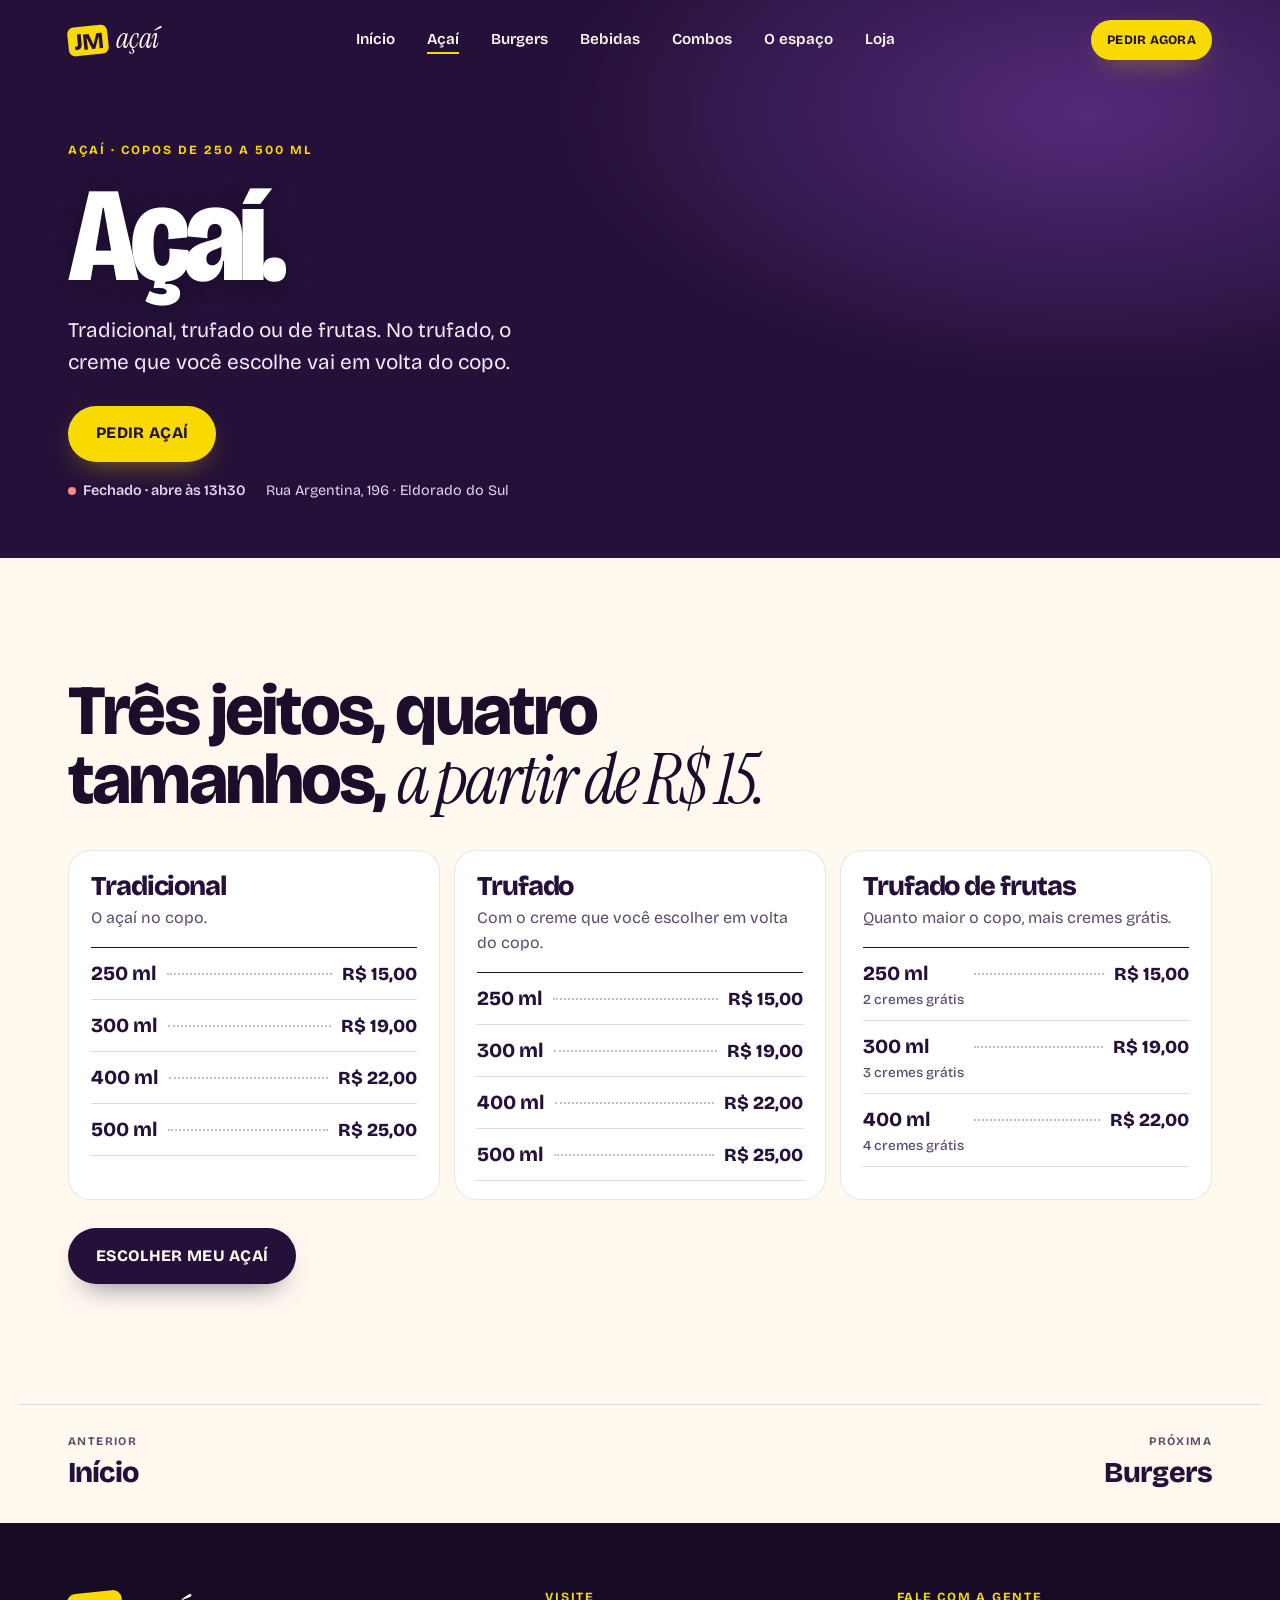
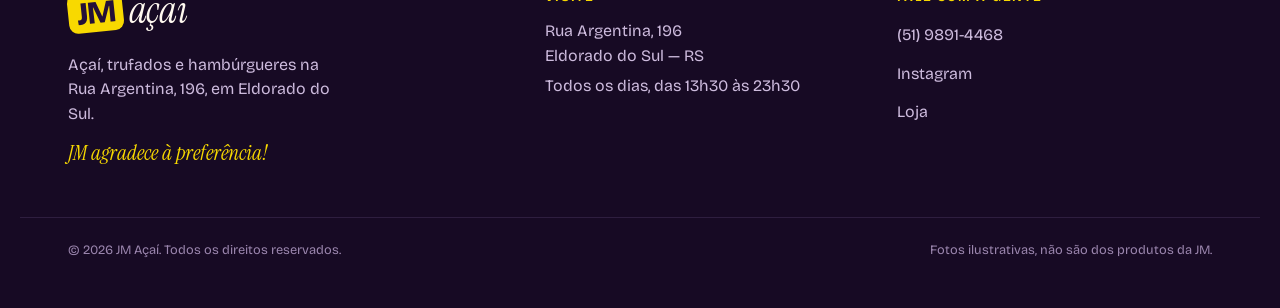
==== commit b5d8b846: "Páginas funcionam sem fotos: blocos de cor da marca e foto recortada - Lugar sem foto vira bloco de " ====
--- a/acai.html
+++ b/acai.html
@@ -45,8 +45,8 @@
 </header>
 
 <main id="conteudo">
-<section class="pg-hero">
-  <div class="ph " aria-hidden="true"></div>
+<section class="pg-hero pg-hero--plain pg-hero--roxo">
+  
   <div class="wrap pg-hero__inner">
     <p class="eyebrow">Açaí · copos de 250 a 500 ml</p>
     <h1>Açaí.</h1>
@@ -58,7 +58,7 @@
 <section class="blk">
   <div class="wrap">
     <h2>Três jeitos, quatro tamanhos, <em>a partir de R$ 15.</em></h2>
-    <div class="tiers"><article class="tier"><div class="ph " aria-hidden="true"></div><div class="tier__body"><h3>Tradicional</h3><p>O açaí no copo.</p><ul class="plist "><li><span class="plist__name">250 ml</span><i></i><b data-price-opt="acai-copo|250 ml">R$ 15,00</b></li><li><span class="plist__name">300 ml</span><i></i><b data-price-opt="acai-copo|300 ml">R$ 19,00</b></li><li><span class="plist__name">400 ml</span><i></i><b data-price-opt="acai-copo|400 ml">R$ 22,00</b></li><li><span class="plist__name">500 ml</span><i></i><b data-price-opt="acai-copo|500 ml">R$ 25,00</b></li></ul></div></article><article class="tier"><div class="ph " aria-hidden="true"></div><div class="tier__body"><h3>Trufado</h3><p>Com o creme que você escolher em volta do copo.</p><ul class="plist "><li><span class="plist__name">250 ml</span><i></i><b data-price-opt="acai-trufado|250 ml">R$ 15,00</b></li><li><span class="plist__name">300 ml</span><i></i><b data-price-opt="acai-trufado|300 ml">R$ 19,00</b></li><li><span class="plist__name">400 ml</span><i></i><b data-price-opt="acai-trufado|400 ml">R$ 22,00</b></li><li><span class="plist__name">500 ml</span><i></i><b data-price-opt="acai-trufado|500 ml">R$ 25,00</b></li></ul></div></article><article class="tier"><div class="ph " aria-hidden="true"></div><div class="tier__body"><h3>Trufado de frutas</h3><p>Quanto maior o copo, mais cremes grátis.</p><ul class="plist "><li><span class="plist__name">250 ml <small>2 cremes grátis</small></span><i></i><b data-price-opt="trufado-frutas|250 ml · 2 cremes grátis">R$ 15,00</b></li><li><span class="plist__name">300 ml <small>3 cremes grátis</small></span><i></i><b data-price-opt="trufado-frutas|300 ml · 3 cremes grátis">R$ 19,00</b></li><li><span class="plist__name">400 ml <small>4 cremes grátis</small></span><i></i><b data-price-opt="trufado-frutas|400 ml · 4 cremes grátis">R$ 22,00</b></li></ul></div></article></div>
+    <div class="tiers"><article class="tier"><div class="tier__body"><h3>Tradicional</h3><p>O açaí no copo.</p><ul class="plist "><li><span class="plist__name">250 ml</span><i></i><b data-price-opt="acai-copo|250 ml">R$ 15,00</b></li><li><span class="plist__name">300 ml</span><i></i><b data-price-opt="acai-copo|300 ml">R$ 19,00</b></li><li><span class="plist__name">400 ml</span><i></i><b data-price-opt="acai-copo|400 ml">R$ 22,00</b></li><li><span class="plist__name">500 ml</span><i></i><b data-price-opt="acai-copo|500 ml">R$ 25,00</b></li></ul></div></article><article class="tier"><div class="tier__body"><h3>Trufado</h3><p>Com o creme que você escolher em volta do copo.</p><ul class="plist "><li><span class="plist__name">250 ml</span><i></i><b data-price-opt="acai-trufado|250 ml">R$ 15,00</b></li><li><span class="plist__name">300 ml</span><i></i><b data-price-opt="acai-trufado|300 ml">R$ 19,00</b></li><li><span class="plist__name">400 ml</span><i></i><b data-price-opt="acai-trufado|400 ml">R$ 22,00</b></li><li><span class="plist__name">500 ml</span><i></i><b data-price-opt="acai-trufado|500 ml">R$ 25,00</b></li></ul></div></article><article class="tier"><div class="tier__body"><h3>Trufado de frutas</h3><p>Quanto maior o copo, mais cremes grátis.</p><ul class="plist "><li><span class="plist__name">250 ml <small>2 cremes grátis</small></span><i></i><b data-price-opt="trufado-frutas|250 ml · 2 cremes grátis">R$ 15,00</b></li><li><span class="plist__name">300 ml <small>3 cremes grátis</small></span><i></i><b data-price-opt="trufado-frutas|300 ml · 3 cremes grátis">R$ 19,00</b></li><li><span class="plist__name">400 ml <small>4 cremes grátis</small></span><i></i><b data-price-opt="trufado-frutas|400 ml · 4 cremes grátis">R$ 22,00</b></li></ul></div></article></div>
     <p style="margin-top:28px"><a class="btn btn--purple btn--lg" data-link="pedido" href="https://pedido.anota.ai/loja/jm-acai" target="_blank" rel="noopener">Escolher meu açaí<span class="sr"> (abre o cardápio oficial em nova aba)</span></a></p>
   </div>
 </section>
--- a/css/paginas.css
+++ b/css/paginas.css
@@ -153,3 +153,76 @@
   .nav__link[aria-current="page"] { color: var(--creme); }
   .nav__link[aria-current="page"]::after { transform: scaleX(1); }
 }
+
+/* ==========================================================
+   Sem foto: blocos de cor da marca · Foto recortada: produto sobre fundo
+   ========================================================== */
+.ph--cutout { background: transparent; }
+.ph--cutout img { object-fit: contain; padding: 6%; filter: drop-shadow(0 30px 40px rgba(0, 0, 0, .45)); }
+.ph--cutout .ph__credit { color: rgba(255, 255, 255, .55); text-shadow: none; }
+
+/* hero sem foto */
+.pg-hero--plain { min-height: 62svh; }
+.pg-hero--plain::after { display: none; }
+.pg-hero--plain::before {
+  content: ""; position: absolute; inset: 0; z-index: -1; pointer-events: none;
+  background: radial-gradient(60% 70% at 85% 20%, rgba(123, 63, 176, .55), transparent 70%);
+}
+.pg-hero--roxo { background: var(--roxo-800); }
+.pg-hero--amarelo { background: var(--amarelo); color: var(--roxo-800); }
+.pg-hero--amarelo::before { background: radial-gradient(50% 70% at 85% 20%, rgba(255, 255, 255, .5), transparent 70%); }
+.pg-hero--amarelo .eyebrow { color: var(--roxo-700); }
+.pg-hero--amarelo h1 { text-shadow: none; }
+.pg-hero--amarelo .pg-hero__sub, .pg-hero--amarelo .pg-hero__meta { color: #4A3A12; }
+.pg-hero--lilas { background: var(--lilas-100); color: var(--roxo-800); }
+.pg-hero--lilas::before { background: radial-gradient(50% 70% at 85% 20%, var(--lilas), transparent 70%); }
+.pg-hero--lilas .eyebrow { color: var(--roxo-700); }
+.pg-hero--lilas h1 { text-shadow: none; }
+.pg-hero--lilas .pg-hero__sub, .pg-hero--lilas .pg-hero__meta { color: var(--tinta-2); }
+
+/* hero com foto recortada */
+.pg-hero--cutout { background: #120818; flex-direction: column; align-items: stretch; justify-content: flex-end; }
+.pg-hero--cutout::after { display: none; }
+.pg-hero--cutout::before { content: ""; position: absolute; inset: 0; z-index: -1; background: radial-gradient(50% 60% at 70% 45%, rgba(248, 217, 0, .22), transparent 70%); }
+.pg-hero--cutout .ph { position: relative; inset: auto; z-index: 0; width: 100%; height: 52vw; max-height: 380px; margin-bottom: 8px; }
+.pg-hero--cutout .ph img { animation: slowzoom 9s ease-out both; }
+
+/* portas */
+.door--plain::after { display: none; }
+.door--acai.door--plain { background: radial-gradient(90% 70% at 80% 10%, var(--roxo-500), var(--roxo-800) 70%); }
+.door--combo.door--plain, .door--combo { background: var(--amarelo); color: var(--roxo-800); }
+.door--combo p { color: #4A3A12; }
+.door--combo b { color: var(--roxo-700); }
+.door--combo .door__go { border-color: var(--roxo-800); }
+.door--cutout { background: #120818; }
+.door--cutout .ph { inset: 0 0 35% 0; }
+.door--combo.door--cutout { background: var(--amarelo); }
+.door--combo.door--cutout::after { background: linear-gradient(180deg, transparent 45%, rgba(248, 217, 0, .95) 70%); }
+.door--combo.door--cutout .ph__credit { color: rgba(36, 16, 56, .6); }
+
+/* split sem foto: texto ocupa a largura */
+.split > :only-child { grid-column: 1 / -1; max-width: 760px; }
+
+/* pôster com recorte */
+.deal .ph--cutout { background: rgba(0, 0, 0, .15); }
+.deal--yellow .ph--cutout { background: rgba(255, 255, 255, .35); }
+.deal--yellow .ph--cutout .ph__credit { color: rgba(36, 16, 56, .6); }
+
+@media (min-width: 768px) {
+  .pg-hero--cutout { flex-direction: row; align-items: flex-end; }
+  .pg-hero--cutout .ph { position: absolute; inset: var(--header-h) 0 0 auto; width: 54%; height: auto; max-height: none; margin: 0; }
+  .pg-hero--cutout .pg-hero__inner > * { max-width: 46%; }
+}
+
+/* topo claro: cabeçalho sempre sólido para o menu aparecer */
+.pg--solid .header::before { opacity: 1; }
+.pg-hero--amarelo p.pg-hero__sub, .pg-hero--amarelo .pg-hero__meta { color: #4A3A12; }
+.pg-hero--lilas p.pg-hero__sub, .pg-hero--lilas .pg-hero__meta { color: var(--tinta-2); }
+
+/* card do açaí sem foto: os tamanhos viram o desenho */
+.door--acai.door--plain::before {
+  content: "250\A 300\A 400\A 500 ml"; white-space: pre; position: absolute; right: 22px; top: 18px; z-index: -1;
+  font-size: clamp(3.4rem, 9vw, 6.4rem); font-weight: 800; line-height: .9; letter-spacing: -.04em; text-align: right;
+  color: transparent; -webkit-text-stroke: 1.5px rgba(215, 168, 255, .45);
+}
+.deal > .deal__body:only-child { grid-column: 1 / -1; padding: 40px 30px; }
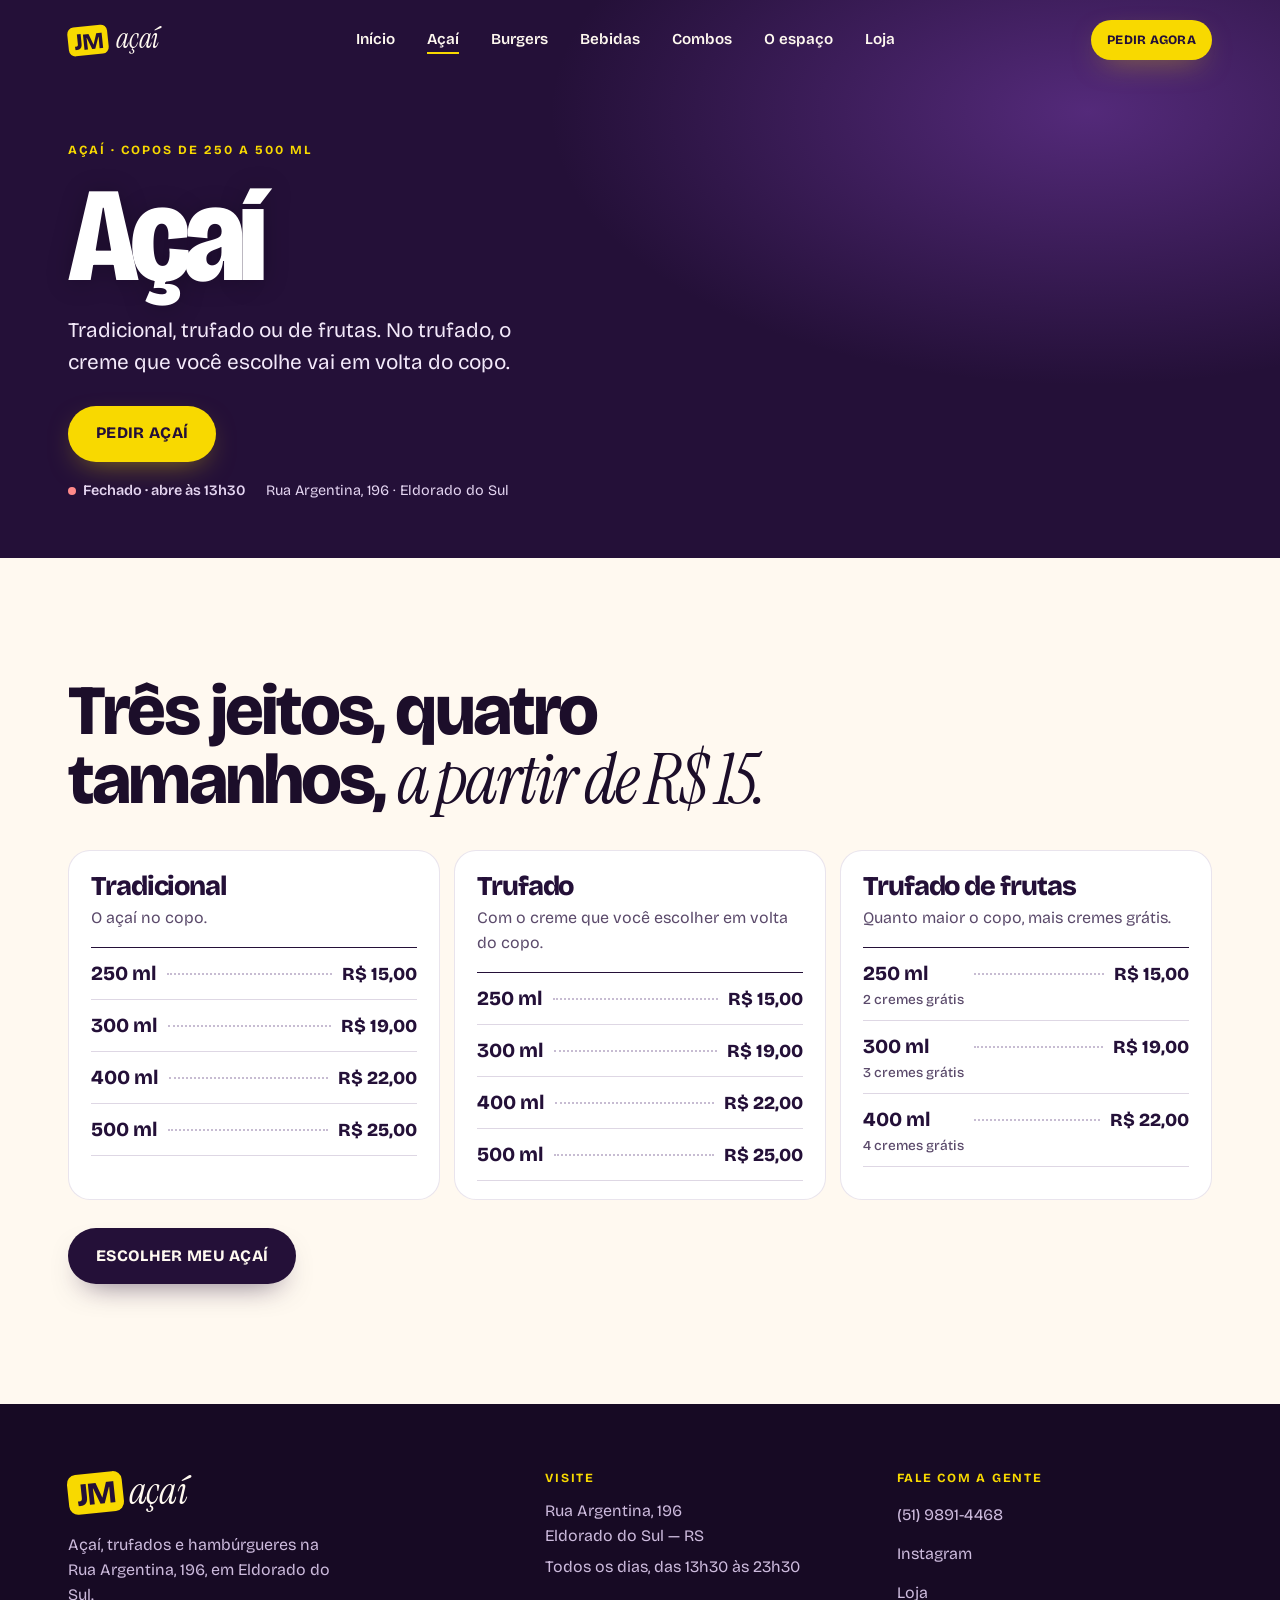
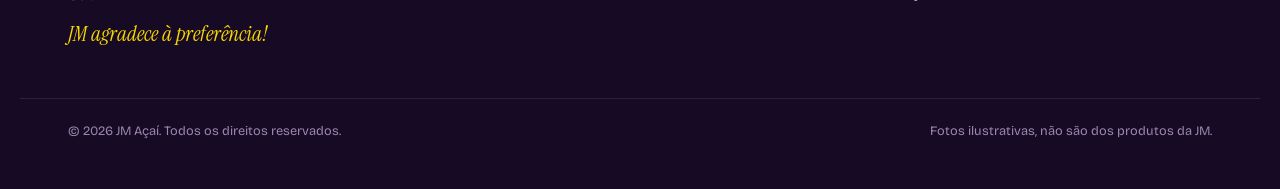
==== commit b48d72d9: "Limpeza: sem produtos desenhados, frases de teste nem cards vazios - Remove a pasta v2 e todas as il" ====
--- a/acai.html
+++ b/acai.html
@@ -49,7 +49,7 @@
   
   <div class="wrap pg-hero__inner">
     <p class="eyebrow">Açaí · copos de 250 a 500 ml</p>
-    <h1>Açaí.</h1>
+    <h1>Açaí</h1>
     <p class="pg-hero__sub">Tradicional, trufado ou de frutas. No trufado, o creme que você escolhe vai em volta do copo.</p>
     <div class="pg-hero__actions"><a class="btn btn--yellow btn--lg" data-link="pedido" href="https://pedido.anota.ai/loja/jm-acai" target="_blank" rel="noopener">Pedir açaí<span class="sr"> (abre o cardápio oficial em nova aba)</span></a></div>
     <p class="pg-hero__meta"><span class="status" data-status><span class="status__dot"></span><span data-status-text>Todos os dias, 13h30–23h30</span></span><span>Rua Argentina, 196 · Eldorado do Sul</span></p>
@@ -62,7 +62,7 @@
     <p style="margin-top:28px"><a class="btn btn--purple btn--lg" data-link="pedido" href="https://pedido.anota.ai/loja/jm-acai" target="_blank" rel="noopener">Escolher meu açaí<span class="sr"> (abre o cardápio oficial em nova aba)</span></a></p>
   </div>
 </section>
-<div class="wrap next"><a href="index.html"><small>Anterior</small>Início</a><a href="burgers.html" style="text-align:right"><small>Próxima</small>Burgers</a></div>
+
 </main>
 
 <footer class="footer">
--- a/css/paginas.css
+++ b/css/paginas.css
@@ -226,3 +226,18 @@
   color: transparent; -webkit-text-stroke: 1.5px rgba(215, 168, 255, .45);
 }
 .deal > .deal__body:only-child { grid-column: 1 / -1; padding: 40px 30px; }
+
+/* resumo do cardápio (início) */
+.blk--menu { padding-block: clamp(56px, 8vw, 96px); }
+.menu4 { display: grid; gap: 40px; }
+.menu4__col h3 { font-size: clamp(2rem, 5vw, 2.8rem); letter-spacing: -.04em; font-weight: 800; line-height: 1; }
+.menu4__col h3 a { color: var(--roxo-800); text-decoration: none; }
+.menu4__col h3 a:hover { text-decoration: underline; text-underline-offset: 6px; text-decoration-thickness: 3px; text-decoration-color: var(--amarelo); }
+.menu4__sub { margin-top: 6px; color: var(--tinta-2); font-size: .95rem; }
+.menu4 .plist { margin-top: 16px; color: var(--roxo-800); }
+.menu4 .plist li { padding: 11px 0; }
+.menu4 .plist__name { font-size: 1rem; }
+.menu4 .plist b { font-size: 1rem; }
+.menu4__more { display: inline-block; margin-top: 14px; font-weight: 800; font-size: .85rem; text-transform: uppercase; letter-spacing: .06em; color: var(--roxo-800); text-decoration: none; border-bottom: 2px solid var(--amarelo); padding-bottom: 2px; }
+@media (min-width: 768px) { .menu4 { grid-template-columns: 1fr 1fr; column-gap: 56px; } }
+@media (min-width: 1640px) { .menu4 { grid-template-columns: repeat(4, 1fr); column-gap: 40px; } }
